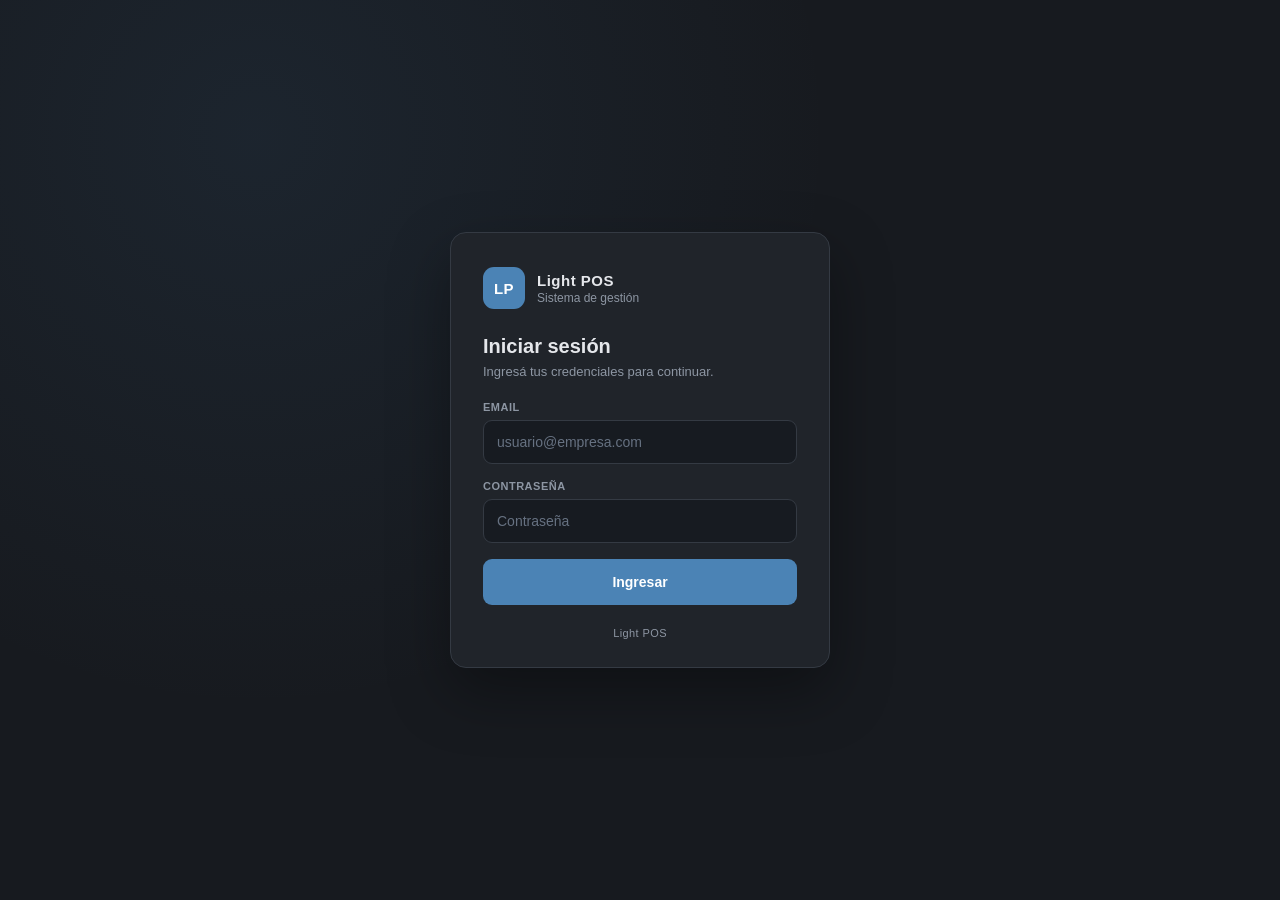
==== index.html @ d70424bf "Frontend LightPOS" ====
<!DOCTYPE html>
<html lang="es">
<head>
    <meta charset="UTF-8">
    <meta name="viewport" content="width=device-width, initial-scale=1.0">

    <title>Light POS</title>

    <!-- Variables, sidebar y estilos base ya viven en ventas.css -->
    <link rel="stylesheet" href="pages/ventas/ventas.css">
    <link rel="stylesheet" href="pages/configuracion/configuracion.css">
    <link rel="stylesheet" href="pages/clientes/clientes.css">
    <link rel="stylesheet" href="pages/productos/productos.css">
    <link rel="stylesheet" href="pages/kds/kds.css">
    <link rel="stylesheet" href="pages/cajas/cajas.css">
    <link rel="stylesheet" href="css/shell.css">
</head>

<body>

    <div class="app">

        <!-- =================================================
             SIDEBAR
        ================================================== -->

        <aside class="sidebar" id="sidebar">

            <div class="brand">

                <div class="brand-logo">
                    L
                </div>

                <div class="brand-text">
                    <strong>LIGHT POS</strong>
                    <span>Sistema de gestión</span>
                </div>

            </div>

            <button
                class="sidebar-toggle"
                id="sidebarToggle"
                title="Mostrar / ocultar menú"
            >
                ☰
            </button>

            <!-- Se arma dinámicamente desde js/app.js.
                 El botón de cerrar sesión se agrega al final,
                 como último ítem de la lista. -->
            <nav class="menu" id="mainMenu"></nav>

            <div class="connection-status">

                <span class="status-dot"></span>

                <span id="connectionLabel">
                    POS conectado
                </span>

            </div>

        </aside>


        <!-- =================================================
             CONTENIDO PRINCIPAL — sin topbar, la vista
             activa ocupa todo el alto disponible
        ================================================== -->

        <main class="main">

            <div class="view-root" id="viewRoot">
                <div class="view-loading">Cargando…</div>
            </div>

        </main>

    </div>

    <!-- Botón flotante, solo visible en mobile, para abrir/cerrar
         la sidebar sin robarle espacio al layout -->
    <button
        class="btn-menu-floating"
        id="btnMenuMobile"
        title="Menú"
    >
        ☰
    </button>

    <div class="toast" id="toast"></div>

    <script src="config.js"></script>
    <script src="js/app.js"></script>

</body>
</html>
---- pages/ventas/ventas.css ----
/* =========================================================
   RESET / VARIABLES
========================================================= */

* {
    box-sizing: border-box;
}

:root {
    --background: #171a1f;
    --panel: #20242a;
    --panel-light: #252a31;
    --panel-soft: #252a31;
    --panel-hover: #2b3038;

    --border: #343a43;
    --border-light: #3d444e;

    --input: #171b21;

    --text: #e5e7eb;
    --text-soft: #c4c9d1;
    --muted: #8d96a3;

    --primary: #4b83b5;
    --primary-dark: #3e719d;
    --primary-soft: #293b4d;

    --success: #4d9a72;
    --success-soft: #263c32;

    --danger: #b96565;
    --danger-soft: #402c2c;

    --sidebar: #111419;
    --sidebar-hover: #1d2229;
    --sidebar-muted: #858e9b;

    --shadow:
        0 8px 25px rgba(0, 0, 0, .22);
}


/* =========================================================
   BASE
========================================================= */

html,
body {
    width: 100%;
    height: 100%;
    margin: 0;
    overflow: hidden;

    font-family:
        Inter,
        "Segoe UI",
        Arial,
        sans-serif;

    background: var(--background);
    color: var(--text);
}

button,
input {
    font: inherit;
}

button {
    cursor: pointer;
}


/* =========================================================
   APP
========================================================= */

.app {
    display: flex;

    width: 100vw;
    height: 100vh;
}


/* =========================================================
   SIDEBAR
========================================================= */

.sidebar {
    position: relative;

    width: 238px;
    min-width: 238px;
    height: 100vh;

    padding: 22px 14px;

    background: var(--sidebar);
    color: white;

    border-right: 1px solid #1a2028;

    transition:
        width .22s ease,
        min-width .22s ease;

    z-index: 10;
}

.sidebar.collapsed {
    width: 72px;
    min-width: 72px;
}


/* =========================================================
   BRAND
========================================================= */

.brand {
    display: flex;
    align-items: center;
    gap: 11px;

    padding:
        2px
        9px
        25px;
}

.brand-logo {
    width: 38px;
    height: 38px;

    display: grid;
    place-items: center;

    border-radius: 10px;

    background: var(--primary);
    color: white;

    font-size: 20px;
    font-weight: 800;
}

.brand-text {
    display: flex;
    flex-direction: column;
    gap: 2px;

    white-space: nowrap;
}

.brand-text strong {
    font-size: 14px;
    letter-spacing: .8px;
}

.brand-text span {
    font-size: 16px;
    color: var(--sidebar-muted);
}

.sidebar.collapsed .brand-text,
.sidebar.collapsed .menu-item b,
.sidebar.collapsed .connection-status span:not(.status-dot) {
    display: none;
}


/* =========================================================
   SIDEBAR TOGGLE
========================================================= */

.sidebar-toggle {
    position: absolute;

    top: 25px;
    right: -14px;

    width: 29px;
    height: 29px;

    border: 1px solid var(--border-light);
    border-radius: 50%;

    background: var(--panel);
    color: var(--text);

    box-shadow: var(--shadow);

    z-index: 20;

    transition: .15s;
}

.sidebar-toggle:hover {
    background: var(--panel-hover);
    border-color: var(--primary);
    color: var(--primary);
}


/* =========================================================
   MENU
========================================================= */

.menu {
    display: flex;
    flex-direction: column;
    gap: 6px;
}

.menu-item {
    height: 45px;

    display: flex;
    align-items: center;
    gap: 13px;

    padding: 0 12px;

    border-radius: 9px;

    color: var(--sidebar-muted);

    text-decoration: none;
    white-space: nowrap;

    transition: .15s;
}

.menu-item:hover,
.menu-item.active {
    background: rgba(255, 255, 255, .07);
    color: white;
}

.menu-item.active {
    box-shadow:
        inset 3px 0 0 var(--primary);
}

.menu-item span {
    width: 23px;

    text-align: center;

    font-size: 17px;
}

.menu-item b {
    font-size: 18px;
    font-weight: 600;
}


/* =========================================================
   CONNECTION STATUS
========================================================= */

.connection-status {
    position: absolute;

    left: 25px;
    right: 20px;
    bottom: 22px;

    display: flex;
    align-items: center;
    gap: 8px;

    color: var(--sidebar-muted);

    font-size: 11px;
}

.status-dot {
    width: 8px;
    height: 8px;

    flex: 0 0 8px;

    border-radius: 50%;

    background: var(--success);

    box-shadow:
        0 0 8px rgba(34, 197, 94, .35);
}


/* =========================================================
   MAIN
========================================================= */

.main {
    flex: 1;

    min-width: 0;
    height: 100vh;

    display: flex;
    flex-direction: column;
}


/* =========================================================
   WORKSPACE
========================================================= */

.workspace {
    flex: 1;

    min-height: 0;

    padding: 14px;

    display: grid;

    grid-template-columns: 30fr 35fr 35fr;

    grid-template-rows:
        minmax(205px, 52%)
        minmax(0, 70%);

    gap: 12px;
}

/* =========================================================
   PANELS
========================================================= */

.panel {
    min-width: 0;
    min-height: 0;

    display: flex;
    flex-direction: column;

    overflow: hidden;

    background: var(--panel);

    border: 1px solid var(--border);
    border-radius: 12px;

    box-shadow: var(--shadow);
}

.client-panel {
    grid-column: 1;
    grid-row: 1;
}

.orders-panel {
    grid-column: 2 / 4;
    grid-row: 1;
}

.products-panel {
    grid-column: 1;
    grid-row: 2;
}

.cart-panel {
    grid-column: 2;
    grid-row: 2;
}

.payment-panel {
    grid-column: 3;
    grid-row: 2;
}


/* =========================================================
   PANEL HEADER
========================================================= */

.panel-header {
    min-height: 62px;

    padding: 13px 15px;

    display: flex;
    align-items: center;
    justify-content: space-between;

    border-bottom: 1px solid var(--border);
}

.panel-header h2 {
    margin: 3px 0 0;

    color: var(--text);

    font-size: 15px;
}

.eyebrow {
    color: var(--muted);

    font-size: 14px;
    font-weight: 800;

    letter-spacing: 1px;
}


/* =========================================================
   PEDIDOS HEADER
========================================================= */

.orders-header {
    position: relative;

    display: grid;

    grid-template-columns:
        1fr
        auto
        1fr;

    align-items: center;
}

.orders-title {
    justify-self: start;
}

.orders-actions {
    display: flex;
    align-items: center;
    justify-content: center;

    gap: 6px;
}

.orders-header .counter {
    justify-self: end;
}


/* =========================================================
   BOTONES PEDIDOS
========================================================= */

.order-action {
    height: 31px;

    display: flex;
    align-items: center;
    justify-content: center;

    gap: 5px;

    padding: 0 9px;

    border: 1px solid var(--border-light);
    border-radius: 7px;

    background: var(--panel-soft);
    color: var(--muted);

    font-size: 11px;
    font-weight: 700;

    transition: .15s;
}

.order-action:hover {
    background: var(--panel-hover);
    border-color: var(--primary);
    color: var(--text);
}

.order-action.danger:hover {
    border-color: rgba(185, 101, 101, .6);
    background: var(--danger-soft);
    color: var(--danger);
}

.counter {
    min-width: 25px;
    height: 25px;

    display: grid;
    place-items: center;

    border-radius: 50%;

    background: rgba(59, 130, 246, .13);

    color: var(--primary);

    font-size: 12px;
    font-weight: 800;
}

/* ============================================================
   PEDIDOS ACTIVOS
============================================================ */

.ventas-activos {

    min-height: 0;

    overflow: hidden;
}

.ventas-activos-header {

    min-height: 58px;

    display: flex;

    align-items: center;

    justify-content: space-between;

    padding: 10px 12px;

    border-bottom:
        1px solid var(--border);
}

.ventas-header-actions {

    display: flex;

    align-items: center;

    gap: 8px;
}

.pedidos-activos {
    flex: 1;
    min-height: 0;
    padding: 8px;
    overflow-y: auto;
    overflow-x: hidden;
}

.pedido-activo-card {
    min-height: 42px;
    display: grid;
    grid-template-columns: minmax(0, 1fr) auto;
    align-items: center;
    gap: 15px;
    width: 100%;
    padding: 8px 10px;
    margin-bottom: 6px;
    background: var(--panel-soft);
    border: 1px solid var(--border);
    border-radius: 6px;
    color: var(--text);
    cursor: pointer;
    transition:
        background .15s ease,
        border-color .15s ease,
        box-shadow .15s ease;
}

.pedido-activo-card:hover {
    background: var(--panel-hover);
    border-color: var(--border-light);
}

.pedido-activo-card.selected {
    box-shadow:
        0 0 0 2px var(--primary);
}

.pedido-activo-info {
    min-width: 0;
    display: flex;
    align-items: center;
    gap: 7px;
    white-space: nowrap;
    overflow: hidden;
}

.pedido-activo-id {
    flex-shrink: 0;
    font-size: 14px;
    font-weight: 800;
}

.pedido-activo-separador {
    flex-shrink: 0;
    opacity: .5;
}

.pedido-activo-estado {
    display: flex;
    align-items: center;
    justify-content: flex-end;
    gap: 8px;
    min-width: 0;
    flex-shrink: 0;
}

.pedido-estado-texto {
    font-size: 11px;
    font-weight: 700;
    white-space: nowrap;
}

.btn-listo-pedido {
    min-height: 30px;
    padding: 5px 13px;
    border: 0;
    border-radius: 6px;
    background: var(--primary);
    color: white;
    white-space: nowrap;
}
.pedidos-vacio {

    min-height: 65px;

    display: flex;

    align-items: center;

    justify-content: center;

    gap: 8px;

    color: var(--text-secondary);

    font-size: 12px;
}


/* ============================================================
   PARTE INFERIOR
============================================================ */

.ventas-bottom {

    min-height: 0;

    display: grid;

    grid-template-columns:
        minmax(0, 1fr)
        280px;

    gap: 10px;
}

.venta-detalle {

    min-width: 0;

    min-height: 0;

    display: flex;

    flex-direction: column;

    overflow: hidden;
}

.venta-detalle .ventas-panel-header {
    flex-shrink: 0;
}

.productos-pedido {

    flex: 1;

    min-height: 0;

    overflow-y: auto;

    padding: 8px 10px;
}


/* ============================================================
   PRODUCTOS DEL PEDIDO
============================================================ */

.detalle-productos-lista {

    display: flex;

    flex-direction: column;
}

.detalle-producto {

    display: grid;

    grid-template-columns:
        55px
        minmax(0, 1fr)
        100px;

    align-items: center;

    min-height: 43px;

    padding: 7px 8px;

    border-bottom:
        1px solid var(--border);
}

.detalle-producto-cantidad {
    font-weight: 700;
}

.detalle-producto-nombre {

    min-width: 0;

    overflow: hidden;

    text-overflow: ellipsis;

    white-space: nowrap;
}

.detalle-producto strong:last-child {
    text-align: right;
}


/* ============================================================
   ACCIONES
============================================================ */

.detalle-pedido-acciones {

    display: flex;

    align-items: center;

    justify-content: space-between;

    gap: 8px;

    padding: 8px;

    border-top:
        1px solid var(--border);

    flex-shrink: 0;
}

.detalle-acciones-izquierda {

    display: flex;

    align-items: center;

    gap: 8px;
}

.btn-lupa {

    width: 44px;

    min-width: 44px;

    padding: 0;

    font-size: 18px;
}


/* ============================================================
   COBRO
============================================================ */

.cobro-panel {

    min-width: 0;

    min-height: 0;

    overflow: hidden;
}

.cobro-header {

    padding: 12px;

    font-size: 18px;

    font-weight: 700;

    border-bottom:
        1px solid var(--border);
}

.cobro-body {

    padding: 10px;

    display: flex;

    flex-direction: column;

    height: calc(100% - 51px);

    overflow-y: auto;
}

.cobro-metodos {

    display: grid;

    grid-template-columns:
        1fr 1fr;

    gap: 7px;
}

.cobro-metodo {

    min-height: 42px;

    border:
        1px solid transparent;

    border-radius: 5px;

    background: var(--surface);

    color: var(--text);

    cursor: pointer;

    display: flex;

    align-items: center;

    justify-content: center;

    gap: 6px;

    font-size: 11px;
}

.cobro-metodo:hover {
    filter: brightness(1.08);
}

.cobro-metodo.active {

    background: var(--primary);

    color: white;

    border-color: var(--primary);
}

.cobro-separador {

    height: 1px;

    background: var(--border);

    margin: 12px 0;
}

.cobro-linea {

    display: flex;

    justify-content: space-between;

    align-items: center;

    padding: 5px 2px;

    font-size: 12px;
}

.cobro-total {

    display: flex;

    justify-content: space-between;

    align-items: center;

    padding: 12px 2px;

    margin-top: 5px;

    font-size: 19px;

    font-weight: 700;
}

.cobro-total strong {
    font-size: 24px;
}


/* ============================================================
   MODAL DETALLE
============================================================ */

.detalle-modal {

    width: min(760px, 95vw);

    max-height: 85vh;

    display: flex;

    flex-direction: column;

    background: var(--surface);

    border-radius: 8px;

    overflow: hidden;
}

.detalle-modal-header {

    display: flex;

    align-items: center;

    justify-content: space-between;

    padding: 14px;

    border-bottom:
        1px solid var(--border);
}

.detalle-modal-titulo {

    font-size: 20px;

    font-weight: 700;
}

.detalle-modal-subtitulo {

    margin-top: 3px;

    color: var(--text-secondary);

    font-size: 12px;
}

.detalle-modal-info {

    display: grid;

    grid-template-columns:
        repeat(3, 1fr);

    gap: 8px;

    padding: 12px;

    border-bottom:
        1px solid var(--border);
}

.detalle-modal-info > div {

    display: flex;

    flex-direction: column;

    gap: 3px;

    padding: 7px;

    background: var(--background);

    border-radius: 5px;
}

.detalle-modal-info span {

    color: var(--text-secondary);

    font-size: 10px;

    text-transform: uppercase;
}

.detalle-modal-info strong {
    font-size: 12px;
}

.detalle-modal-seccion {

    min-height: 0;

    overflow-y: auto;

    padding: 12px;
}

.detalle-modal-seccion-titulo {

    margin-bottom: 8px;

    font-size: 12px;

    font-weight: 700;
}

.detalle-modal-item {

    display: flex;

    justify-content: space-between;

    align-items: center;

    padding: 9px 5px;

    border-bottom:
        1px solid var(--border);
}

.detalle-modal-item > div {

    display: flex;

    gap: 10px;

    align-items: center;
}

.detalle-modal-footer {

    display: flex;

    justify-content: space-between;

    align-items: center;

    padding: 14px;

    border-top:
        1px solid var(--border);

    font-size: 20px;
}


/* ============================================================
   RESPONSIVE
============================================================ */

@media (max-width: 1200px) {

    .dashboard-grid {

        grid-template-columns:
            repeat(2, minmax(0, 1fr));
    }

    .topbar-right {
        gap: 8px;
    }

    .selector-contexto select {
        min-width: 105px;
    }
}


/* ============================================================
   TABLET
============================================================ */

@media (max-width: 900px) {

    .sidebar {

        position: fixed;

        left: 0;
        top: 0;

        transform:
            translateX(-100%);

        box-shadow:
            8px 0 25px
            rgba(0, 0, 0, 0.15);
    }

    .sidebar.open {

        transform:
            translateX(0);
    }

    .btn-menu {

        display: flex;
    }

    .topbar-right {
        display: none;
    }

    .page-content {
        padding: 18px;
    }


    .ventas-layout {

        display: grid;

        grid-template-columns:
            300px minmax(0, 1fr);

        gap: 10px;

        height: 100%;

        min-height: 0;

        overflow: hidden;
    }

    .ventas-clientes {
        max-height: 420px;
    }

    .ventas-workspace {

        grid-template-rows:
            auto
            auto;
    }

    .ventas-bottom {
        grid-template-columns: 1fr;
    }

    .cobro-panel {
        min-height: 300px;
    }
}


/* ============================================================
   MOBILE
============================================================ */

@media (max-width: 600px) {

    body {
        overflow: auto;
    }

    .topbar {

        height: 64px;

        min-height: 64px;

        padding: 0 14px;
    }

    .topbar-left h1 {
        font-size: 17px;
    }

    .topbar-left > div > span {
        display: none;
    }

    .page-content {
        padding: 14px;
    }

    .dashboard-grid {
        grid-template-columns: 1fr;
    }

    .card-header {
        padding: 14px;
    }

    .card-body {
        padding: 14px;
    }

    .notificaciones {

        left: 14px;
        right: 14px;
        bottom: 14px;
    }

    .notificacion {

        min-width: 0;

        width: 100%;
    }

    .pedido-activo-card {

        align-items: flex-start;

        flex-direction: column;
    }

    .pedido-activo-info {

        white-space: normal;

        flex-wrap: wrap;
    }

    .pedido-activo-estado {

        width: 100%;

        justify-content: space-between;
    }

    .detalle-pedido-acciones {
        flex-wrap: wrap;
    }

    .detalle-acciones-izquierda {
        width: 100%;
    }

    .btn-lupa {
        margin-left: auto;
    }

    .detalle-modal-info {
        grid-template-columns: 1fr 1fr;
    }
}


/* ============================================================
   OVERLAY MOBILE
============================================================ */

@media (max-width: 900px) {

    .sidebar.open::after {

        content: "";

        position: fixed;

        top: 0;

        left: 250px;

        right: -100vw;

        bottom: 0;

        background:
            rgba(0, 0, 0, 0.35);

        z-index: -1;
    }
}
/* =========================================================
   PEDIDOS VACÍOS
========================================================= */

.empty-orders {
    flex: 1;

    min-height: 120px;

    display: flex;
    flex-direction: column;

    align-items: center;
    justify-content: center;

    gap: 5px;

    color: var(--muted);

    text-align: center;
}

.empty-orders-icon {
    font-size: 28px;

    margin-bottom: 4px;
}

.empty-orders strong {
    color: var(--text);
}


/* =========================================================
   CLIENTE
========================================================= */

.client-card {
    display: flex;
    flex-direction: column;

    gap: 8px;

    padding: 12px;
}

.client-selected-row {
    display: grid;

    grid-template-columns:
        38px
        1fr;

    align-items: center;

    gap: 10px;

    min-height: 48px;
}

.client-avatar {
    width: 38px;
    height: 38px;

    display: flex;
    align-items: center;
    justify-content: center;

    border-radius: 50%;

    background: rgba(59, 130, 246, .12);

    color: var(--primary);

    font-weight: 800;
}

.client-info {
    min-width: 0;
}

.client-info strong {
    display: block;

    color: var(--text);

    font-size: 14px;
}

.client-info span {
    display: block;

    margin-top: 2px;

    color: var(--muted);

    font-size: 11px;
}


/* =========================================================
   BUSCADOR CLIENTE
========================================================= */

.client-search-row {
    display: grid;

    grid-template-columns:
        20%
        80%;

    gap: 6px;
}

.client-search-row select,
.client-search-row input {
    width: 100%;
    height: 36px;

    border: 1px solid var(--border);
    border-radius: 7px;

    background: var(--input);
    color: var(--text);

    outline: none;

    font-size: 12px;
}

.client-search-row select {
    padding: 0 7px;
}

.client-search-row input {
    padding: 0 10px;
}

.client-search-row select:focus,
.client-search-row input:focus {
    border-color: var(--primary);

    box-shadow:
        0 0 0 2px rgba(59, 130, 246, .10);
}


/* =========================================================
   CLIENTE BUSCAR
========================================================= */

.client-search-button {
    width: 100%;
    height: 34px;

    border: 1px solid var(--border);
    border-radius: 7px;

    background: var(--panel-soft);
    color: var(--text);

    font-size: 11px;
    font-weight: 800;

    cursor: pointer;

    transition: .15s;
}

.client-search-button:hover {
    border-color: var(--primary);

    background: rgba(59, 130, 246, .08);
}


/* =========================================================
   MOSTRADOR
========================================================= */

.client-counter {
    display: flex;
    align-items: center;

    justify-content: flex-start;

    gap: 7px;

    width: 100%;
    min-height: 30px;

    color: var(--muted);

    font-size: 12px;
    font-weight: 700;

    cursor: pointer;
}

.client-counter input {
    width: 15px;
    height: 15px;

    margin: 0;
}


/* =========================================================
   DIRECCIONES
========================================================= */

.client-address {
    display: grid;

    grid-template-columns:
        90px
        1fr;

    align-items: center;

    min-height: 30px;

    padding: 0 8px;

    border: 1px solid var(--border);
    border-radius: 6px;

    background: var(--panel-soft);
}

.client-address span {
    color: var(--muted);

    font-size: 10px;
    font-weight: 700;
}

.client-address strong {
    overflow: hidden;

    text-overflow: ellipsis;
    white-space: nowrap;

    color: var(--text);

    font-size: 11px;
}


/* =========================================================
   EDITAR CLIENTE
========================================================= */

.client-edit-button {
    width: 100%;
    height: 32px;

    border: 1px solid var(--border);
    border-radius: 7px;

    background: transparent;
    color: var(--muted);

    font-size: 11px;
    font-weight: 700;

    cursor: pointer;
}

.client-edit-button:hover {
    border-color: var(--primary);

    color: var(--primary);

    background: rgba(59, 130, 246, .06);
}


/* =========================================================
   MODAL CLIENTES
========================================================= */

.client-selector {
    position: fixed;
    inset: 0;

    z-index: 9999;

    display: flex;
    align-items: center;
    justify-content: center;

    background: rgba(0, 0, 0, .58);
}

.client-selector-box {
    width: min(520px, calc(100% - 30px));
    max-height: 70vh;

    overflow: hidden;

    display: flex;
    flex-direction: column;

    border: 1px solid var(--border);
    border-radius: 10px;

    background: var(--panel);

    box-shadow:
        0 18px 50px rgba(0, 0, 0, .25);
}

.client-selector-header {
    display: flex;
    align-items: center;
    justify-content: space-between;

    padding: 13px;

    border-bottom: 1px solid var(--border);
}

.client-selector-header h3 {
    margin: 3px 0 0;

    color: var(--text);

    font-size: 16px;
}

.client-selector-header button {
    width: 30px;
    height: 30px;

    border: 0;
    border-radius: 6px;

    background: var(--panel-soft);
    color: var(--muted);

    cursor: pointer;
}

.clients-list {
    overflow-y: auto;

    padding: 8px;
}

.client-option {
    width: 100%;

    display: flex;
    align-items: center;
    justify-content: space-between;

    gap: 12px;

    padding: 10px;

    border: 1px solid transparent;
    border-radius: 7px;

    background: transparent;
    color: var(--text);

    text-align: left;

    cursor: pointer;
}

.client-option:hover {
    border-color: var(--border);

    background: var(--panel-soft);
}

.client-option strong {
    display: block;

    font-size: 12px;
}

.client-option span {
    display: block;

    margin-top: 3px;

    color: var(--muted);

    font-size: 10px;
}

.client-option > span {
    margin: 0;

    color: var(--primary);

    font-weight: 700;
}


/* =========================================================
   PRODUCTOS
========================================================= */

.products-header {
    min-height: 72px;
}

.search {
    width: 47%;
    height: 34px;

    display: flex;
    align-items: center;

    gap: 6px;

    padding: 0 9px;

    border: 1px solid var(--border);
    border-radius: 8px;

    background: var(--input);
}

.search span {
    color: var(--muted);

    font-size: 13px;
}

.search input {
    width: 100%;

    border: 0;
    outline: 0;

    background: transparent;
    color: var(--text);

    font-size: 14px;
}

.search input::placeholder {
    color: #667181;
}


/* =========================================================
   CATEGORÍAS
========================================================= */

.categories {
    display: flex;

    gap: 7px;

    padding: 10px 12px;

    overflow-x: auto;

    flex-shrink: 0;

    border-bottom: 1px solid var(--border);

    background: #0e1319;
}

.category-button {
    flex: 0 0 auto;

    border: 1px solid var(--border-light);
    border-radius: 7px;

    background: var(--panel-soft);
    color: var(--muted);

    padding: 7px 11px;

    font-size: 12px;
    font-weight: 700;

    white-space: nowrap;

    transition: .15s;
}

.category-button:hover {
    border-color: var(--primary);
    color: var(--text);
}

.category-button.active {
    background: var(--primary);
    border-color: var(--primary);

    color: white;
}


/* =========================================================
   PRODUCTOS LISTA
========================================================= */

.products-grid {
    min-height: 0;

    flex: 1;

    overflow-y: auto;
    overflow-x: hidden;

    display: flex;
    flex-direction: column;

    padding: 0;
}

.product-list-header {
    display: grid;

    grid-template-columns:
        80%
        20%;

    min-height: 34px;

    align-items: center;

    padding: 0 12px;

    border-bottom: 1px solid var(--border);

    background: #1b1f25;

    color: var(--muted);

    font-size: 11px;
    font-weight: 800;

    letter-spacing: .5px;
}

.product-card {
    min-height: 42px;

    display: grid;

    grid-template-columns:
        80%
        20%;

    align-items: center;

    padding: 0 12px;

    border: 0;
    border-bottom: 1px solid var(--border);

    border-radius: 0;

    background: transparent;

    cursor: pointer;

    transition: background .15s ease;
}

.product-card:hover {
    background: var(--panel-hover);
}

.product-name {
    min-width: 0;

    margin: 0;

    color: var(--text);

    font-size: 13px;
    font-weight: 700;

    white-space: nowrap;
    overflow: hidden;

    text-overflow: ellipsis;
}

.product-price {
    color: var(--text);

    font-size: 13px;
    font-weight: 800;

    text-align: left;
}

.product-category,
.add-product {
    display: none;
}

.product-bottom {
    display: contents;
}


/* =========================================================
   CART
========================================================= */

.cart-list {
    flex: 1;

    min-height: 0;

    overflow: auto;

    padding: 8px 12px;
}

.empty-cart {
    height: 100%;

    display: grid;
    place-items: center;

    text-align: center;

    color: var(--muted);

    font-size: 14px;

    padding: 20px;
}

.cart-item {
    padding: 10px 2px;

    display: grid;

    grid-template-columns:
        1fr
        auto;

    gap: 8px;

    border-bottom: 1px solid var(--border);
}

.cart-name {
    color: var(--text);

    font-size: 11px;
    font-weight: 800;
}

.cart-price {
    margin-top: 4px;

    color: var(--muted);

    font-size: 14px;
}

.quantity {
    display: flex;
    align-items: center;

    gap: 6px;

    margin-top: 7px;
}

.quantity button {
    width: 22px;
    height: 22px;

    border: 1px solid var(--border-light);
    border-radius: 5px;

    background: var(--panel-soft);
    color: var(--text);
}

.quantity button:hover {
    border-color: var(--primary);
    color: var(--primary);
}

.quantity span {
    min-width: 14px;

    text-align: center;

    font-size: 10px;
    font-weight: 700;
}

.cart-item-total {
    color: var(--text);

    font-size: 11px;
    font-weight: 800;
}


/* =========================================================
   CART SUMMARY
========================================================= */

.cart-summary {
    padding: 12px 14px;

    border-top: 1px solid var(--border);
}

.cart-summary > div {
    display: flex;
    justify-content: space-between;

    margin: 5px 0;

    color: var(--muted);

    font-size: 10px;
}

.cart-summary strong {
    color: var(--text);
}

.cart-total {
    margin-top: 10px !important;

    padding-top: 10px;

    border-top: 1px dashed var(--border-light);

    color: var(--text) !important;

    font-size: 13px !important;
    font-weight: 800;
}


/* =========================================================
   PAYMENT
========================================================= */

.payment-panel {
    min-height: 0;
}

.payment-total {
    margin: 12px;

    padding: 11px 13px;

    border-radius: 9px;

    background: rgba(59, 130, 246, .08);

    border: 1px solid rgba(59, 130, 246, .22);
}

.payment-total span {
    display: block;

    color: var(--muted);

    font-size: 11px;
    font-weight: 700;

    text-transform: uppercase;

    letter-spacing: .5px;
}

.payment-total strong {
    display: block;

    margin-top: 3px;

    color: var(--text);

    font-size: 22px;
    font-weight: 800;
}

.field-label {
    display: block;

    margin: 8px 13px 6px;

    color: var(--muted);

    font-size: 11px;
    font-weight: 800;

    text-transform: uppercase;

    letter-spacing: .4px;
}


/* =========================================================
   PAYMENT METHODS
========================================================= */

.payment-methods {
    display: grid;

    grid-template-columns:
        repeat(3, 1fr);

    gap: 6px;

    padding: 0 13px;
}

.payment-method {
    min-height: 36px;

    display: flex;
    align-items: center;
    justify-content: center;

    gap: 5px;

    border: 1px solid var(--border);
    border-radius: 7px;

    background: var(--panel-soft);
    color: var(--muted);

    font-size: 11px;
    font-weight: 700;

    transition: .15s;
}

.payment-method:hover {
    border-color: var(--border-light);
    color: var(--text);
}

.payment-method.active {
    border-color: var(--primary);

    background: rgba(59, 130, 246, .12);

    color: var(--primary);

    font-weight: 800;
}


/* =========================================================
   CASH
========================================================= */

.cash-section {
    margin-top: 8px;
}

.cash-section input {
    width: calc(100% - 26px);
    height: 34px;

    margin: 0 13px;

    padding: 0 10px;

    border: 1px solid var(--border);
    border-radius: 7px;

    outline: 0;

    background: var(--input);
    color: var(--text);

    font-size: 13px;
}

.cash-section input:focus {
    border-color: var(--primary);

    box-shadow:
        0 0 0 2px rgba(59, 130, 246, .12);
}


/* =========================================================
   CHANGE
========================================================= */

.change {
    display: flex;

    justify-content: space-between;
    align-items: center;

    padding: 2px 13px 0;

    color: var(--muted);

    font-size: 12px;
}

.change strong {
    color: var(--success);

    font-size: 14px;
}


/* =========================================================
   PAYMENT ACTIONS
========================================================= */

.payment-actions {
    display: flex;
    flex-direction: column;

    width: calc(100% - 26px);

    margin: 8px 13px 7px;
}

.charge-button {
    display: block;

    width: 100%;
    height: 38px;

    margin: 0;

    border: 0;
    border-radius: 7px;

    background: var(--primary);

    color: white;

    font-size: 11px;
    font-weight: 800;
}

.hold-button {
    display: block;

    width: 100%;
    height: 38px;

    margin: 12px 0 0;

    border: 1px solid var(--border);
    border-radius: 7px;

    background: var(--panel-soft);
    color: var(--muted);

    font-size: 11px;
    font-weight: 700;
}


/* =========================================================
   MODAL CLIENTE
========================================================= */

#clientFormModal {
    position: fixed;
    inset: 0;

    z-index: 999999;

    width: 100vw;
    height: 100vh;

    pointer-events: auto;
}

.client-form-overlay {
    position: fixed;
    inset: 0;

    width: 100%;
    height: 100%;

    display: flex;
    align-items: center;
    justify-content: center;

    padding: 20px;

    background: rgba(0, 0, 0, .65);

    backdrop-filter: blur(3px);

    z-index: 999999;
}

.client-form-box {
    width: 390px;
    max-width: calc(100vw - 40px);
    max-height: calc(100vh - 40px);

    display: flex;
    flex-direction: column;

    background: var(--panel);

    border: 1px solid var(--border);
    border-radius: 12px;

    box-shadow:
        0 25px 70px rgba(0, 0, 0, .50);

    overflow: hidden;

    position: relative;

    z-index: 1000000;
}

.client-form-header {
    display: flex;
    align-items: center;
    justify-content: space-between;

    padding: 14px 16px;

    border-bottom: 1px solid var(--border);
}

.client-form-header h3 {
    margin: 3px 0 0;

    color: var(--text);

    font-size: 16px;
    font-weight: 800;
}

.client-form-header .eyebrow {
    color: var(--muted);

    font-size: 10px;
    font-weight: 800;

    letter-spacing: 1px;
}

.client-form-header button {
    width: 30px;
    height: 30px;

    border: 1px solid var(--border);
    border-radius: 7px;

    background: var(--panel-soft);
    color: var(--muted);

    cursor: pointer;

    font-size: 16px;
}

.client-form-header button:hover {
    background: var(--panel-hover);

    border-color: var(--primary);

    color: var(--text);
}

.client-form-body {
    display: flex;
    flex-direction: column;

    gap: 6px;

    padding: 16px;

    overflow-y: auto;
}

.client-form-body label {
    margin-top: 5px;

    color: var(--muted);

    font-size: 10px;
    font-weight: 800;

    text-transform: uppercase;

    letter-spacing: .4px;
}

.client-form-body input,
.client-form-body textarea {
    width: 100%;

    box-sizing: border-box;

    border: 1px solid var(--border);
    border-radius: 7px;

    background: var(--input);
    color: var(--text);

    outline: none;

    font-size: 12px;
}

.client-form-body input {
    height: 36px;

    padding: 0 10px;
}

.client-form-body textarea {
    min-height: 70px;

    padding: 9px 10px;

    resize: vertical;

    font-family: inherit;
}

.client-form-body input:focus,
.client-form-body textarea:focus {
    border-color: var(--primary);

    box-shadow:
        0 0 0 2px rgba(59, 130, 246, .10);
}

.client-form-actions {
    display: flex;
    justify-content: flex-end;

    gap: 8px;

    padding: 13px 16px;

    border-top: 1px solid var(--border);
}

.client-form-actions button {
    height: 36px;

    padding: 0 14px;

    border-radius: 7px;

    font-size: 11px;
    font-weight: 800;

    cursor: pointer;
}

#cancelClientForm {
    border: 1px solid var(--border);

    background: var(--panel-soft);
    color: var(--muted);
}

#cancelClientForm:hover {
    background: var(--panel-hover);
    color: var(--text);
}

#saveClientForm {
    border: 1px solid var(--primary);

    background: var(--primary);
    color: white;
}

#saveClientForm:hover {
    background: var(--primary-dark);
}


/* =========================================================
   SCROLLBARS
========================================================= */

.products-grid::-webkit-scrollbar,
.cart-list::-webkit-scrollbar,
.pedidos-activos::-webkit-scrollbar,
.categories::-webkit-scrollbar {
    width: 6px;
    height: 6px;
}

.products-grid::-webkit-scrollbar-thumb,
.cart-list::-webkit-scrollbar-thumb,
.pedidos-activos::-webkit-scrollbar-thumb,
.categories::-webkit-scrollbar-thumb {
    background: #303945;
    border-radius: 10px;
}

.products-grid::-webkit-scrollbar-track,
.cart-list::-webkit-scrollbar-track,
.pedidos-activos::-webkit-scrollbar-track,
.categories::-webkit-scrollbar-track {
    background: transparent;
}


/* =========================================================
   TOAST
========================================================= */

.toast {
    position: fixed;

    right: 20px;
    bottom: 20px;

    padding: 11px 15px;

    border-radius: 8px;

    background: #e5e7eb;
    color: #111827;

    font-size: 11px;

    opacity: 0;

    transform: translateY(10px);

    pointer-events: none;

    transition: .2s;

    z-index: 100;
}

.toast.show {
    opacity: 1;

    transform: translateY(0);
}


/* =========================================================
   RESPONSIVE
========================================================= */

@media (max-width: 1050px) {

    .workspace {
        grid-template-columns:
            1fr
            1fr;

        grid-template-rows:
            180px
            1fr
            1fr;
    }

    .client-panel {
        grid-column: 1;
        grid-row: 1;
    }

    .orders-panel {
        grid-column: 2;
        grid-row: 1;
    }

    .products-panel {
        grid-column: 1;
        grid-row: 2 / 4;
    }

    .cart-panel {
        grid-column: 2;
        grid-row: 2;
    }

    .payment-panel {
        grid-column: 2;
        grid-row: 3;
    }
}


/* =========================================================
   PEDIDOS ACTIVOS — LISTA
========================================================= */

#ordersList {
    width: 100%;
    display: flex;
    flex-direction: column;
    gap: 6px;
}

/* =========================================================
   FILA DEL PEDIDO
========================================================= */

.order-row {
    width: 100%;
    min-width: 0;
    min-height: 52px;

    display: grid;

    grid-template-columns:
        45px
        minmax(150px, 1fr)
        100px
        100px
        60px
        minmax(230px, 1.4fr);

    align-items: center;

    padding: 6px 10px;

    box-sizing: border-box;

    border: 1px solid var(--border);
    border-radius: 8px;

    background: var(--panel-soft);

    transition:
        background .15s ease,
        border-color .15s ease,
        box-shadow .15s ease;
}

/* =========================================================
   COLUMNAS
========================================================= */

.order-col {
    min-width: 0;
    width: 100%;
}

/* =========================================================
   NÚMERO
========================================================= */

.order-number {
    font-size: 12px;
    font-weight: 800;
    white-space: nowrap;
}

/* =========================================================
   CLIENTE
========================================================= */

.order-client-name {
    display: block;

    font-size: 11px;
    line-height: 14px;
    font-weight: 700;

    white-space: nowrap;
    overflow: hidden;
    text-overflow: ellipsis;
}

.order-client-phone,
.order-client-address {
    display: block;

    margin-top: 1px;

    color: var(--muted);

    font-size: 9px;
    line-height: 11px;

    white-space: nowrap;
    overflow: hidden;
    text-overflow: ellipsis;
}

/* =========================================================
   TOTAL
========================================================= */

.order-total {
    font-size: 12px;
    font-weight: 800;
    white-space: nowrap;
}

/* =========================================================
   MEDIO DE PAGO
========================================================= */

.order-payment {
    font-size: 10px;
    white-space: nowrap;
    overflow: hidden;
    text-overflow: ellipsis;
}

/* =========================================================
   TIEMPO
========================================================= */

.order-time {
    font-size: 10px;
    white-space: nowrap;
}

/* =========================================================
   INFORMACIÓN DEL ESTADO
========================================================= */

.order-status-info {
    min-width: 0;
    display: flex;
    align-items: center;
    justify-content: flex-start;
    gap: 8px;
    overflow: hidden;
}
/* =========================================================
   ESTADO ACTUAL
========================================================= */

.order-status-badge {
    display: inline-flex;
    align-items: center;

    gap: 5px;

    font-size: 9px;
    font-weight: 800;

    white-space: nowrap;
}

/* =========================================================
   PUNTO DE ESTADO
========================================================= */

.order-status-badge .status-dot {
    width: 7px;
    height: 7px;

    flex: 0 0 7px;

    border-radius: 50%;
}

/* =========================================================
   TIPO DE ENTREGA
========================================================= */

.order-delivery-type {
    color: var(--muted);

    font-size: 8px;
    font-weight: 700;

    white-space: nowrap;
}

/* =========================================================
   ESTADOS — FONDO
========================================================= */

/* PREPARACIÓN — ROJO */

.order-row.estado-preparacion {
    background: rgba(185, 70, 70, .16);
    border-color: rgba(185, 70, 70, .45);
}

/* LISTO — NARANJA */

.order-row.estado-listo {
    background: rgba(230, 130, 45, .16);
    border-color: rgba(230, 130, 45, .45);
}

/* ENVIAR DELIVERY — AMARILLO */

.order-row.estado-enviar {
    background: rgba(225, 185, 45, .16);
    border-color: rgba(225, 185, 45, .45);
}

/* =========================================================
   ESTADOS — PUNTO
========================================================= */

/* ROJO */

.estado-preparacion .status-dot {
    background: #c75b5b;

    box-shadow:
        0 0 7px rgba(199, 91, 91, .45);
}

/* NARANJA */

.estado-listo .status-dot {
    background: #df8a35;

    box-shadow:
        0 0 7px rgba(223, 138, 53, .45);
}

/* AMARILLO */

.estado-enviar .status-dot {
    background: #e0bd3e;

    box-shadow:
        0 0 7px rgba(224, 189, 62, .45);
}

/* =========================================================
   BOTÓN — SIGUIENTE ESTADO
========================================================= */

.order-next-button {
    flex: 0 0 auto;
    height: 27px;
    min-width: 75px;
    padding: 0 10px;

    border: 1px solid var(--border-light);
    border-radius: 6px;

    background: rgba(0, 0, 0, .18);
    color: var(--text);

    font-size: 9px;
    font-weight: 800;

    white-space: nowrap;
    cursor: pointer;

    transition:
        background .15s ease,
        border-color .15s ease,
        transform .1s ease;
}

.order-next-button:hover {
    background: rgba(255, 255, 255, .08);
    border-color: var(--text-soft);
}

.order-next-button:active {
    transform: translateY(1px);
}

/* =========================================================
   RESPONSIVE
========================================================= */

@media (max-width: 1100px) {
    .order-row {
        grid-template-columns:
            40px
            minmax(130px, 1fr)
            90px
            90px
            55px
            minmax(210px, 1.4fr);
    }
}

@media (max-width: 760px) {

    .order-row {
        min-width: 700px;
    }

    #ordersList {
        overflow-x: auto;
    }

}
/* =========================================================
   COLUMNA DE ACCIÓN
========================================================= */

.order-action-col {
    width: 100%;
    min-width: 0;
    display: flex;
    align-items: center;
    justify-content: flex-start;
    gap: 8px;
}

/* ============================================================
   PEDIDOS ACTIVOS — SCROLL REAL
   ============================================================ */

.orders-panel {
    min-width: 0;
    min-height: 0;
    display: flex;
    flex-direction: column;
    overflow: hidden;
}

.orders-panel .panel-header {
    flex: 0 0 auto;
}

/* Contenedor de la lista */
#ordersList {
    flex: 1 1 auto;
    min-height: 0;
    min-width: 0;

    width: 100%;

    display: flex;
    flex-direction: column;
    gap: 6px;

    overflow-y: auto;
    overflow-x: hidden;

    padding: 8px;
    box-sizing: border-box;
}

/* Scroll */
#ordersList::-webkit-scrollbar {
    width: 7px;
}

#ordersList::-webkit-scrollbar-track {
    background: transparent;
}

#ordersList::-webkit-scrollbar-thumb {
    background: #303945;
    border-radius: 10px;
}

#ordersList::-webkit-scrollbar-thumb:hover {
    background: #46515f;
}

/* =========================================================
   MODAL CLIENTE
   ========================================================= */

.client-modal {
    position: fixed;
    inset: 0;

    display: flex;
    align-items: center;
    justify-content: center;

    padding: 24px;

    background: rgba(0, 0, 0, 0.62);

    backdrop-filter: blur(4px);
    -webkit-backdrop-filter: blur(4px);

    z-index: 9999;
}


/* =========================================================
   CAJA
   ========================================================= */

.client-modal-box {
    width: min(100%, 460px);

    background: var(--panel-bg, #171b21);

    border: 1px solid var(--border-color, #2b313a);

    border-radius: 16px;

    box-shadow:
        0 24px 60px rgba(0, 0, 0, 0.45);

    overflow: hidden;

    animation: clientModalIn 0.18s ease-out;
}


/* =========================================================
   ANIMACIÓN
   ========================================================= */

@keyframes clientModalIn {

    from {
        opacity: 0;
        transform: translateY(8px) scale(0.98);
    }

    to {
        opacity: 1;
        transform: translateY(0) scale(1);
    }
}


/* =========================================================
   HEADER
   ========================================================= */

.client-modal-header {

    display: flex;

    align-items: center;
    justify-content: space-between;

    padding: 20px 22px;

    border-bottom: 1px solid
        var(--border-color, #2b313a);
}


.client-modal-header h3 {

    margin: 0;

    font-size: 18px;

    font-weight: 700;

    color: var(--text-primary, #f4f6f8);

    letter-spacing: -0.01em;
}


/* =========================================================
   CERRAR
   ========================================================= */

.client-modal-close {

    width: 34px;
    height: 34px;

    display: flex;

    align-items: center;
    justify-content: center;

    padding: 0;

    border: 1px solid
        var(--border-color, #2b313a);

    border-radius: 9px;

    background:
        var(--input-bg, #20252c);

    color:
        var(--text-secondary, #9aa3af);

    font-size: 16px;

    cursor: pointer;

    transition:
        background 0.15s ease,
        color 0.15s ease,
        border-color 0.15s ease;
}


.client-modal-close:hover {

    background:
        var(--panel-hover, #292f38);

    color:
        var(--text-primary, #ffffff);

    border-color:
        var(--border-hover, #3a424e);
}


/* =========================================================
   FORMULARIO
   ========================================================= */

.client-form {

    display: flex;

    flex-direction: column;

    gap: 18px;

    padding: 22px;
}


/* =========================================================
   CAMPO
   ========================================================= */

.client-form-field {

    display: flex;

    flex-direction: column;

    gap: 7px;
}


.client-form-field label {

    font-size: 12px;

    font-weight: 700;

    color:
        var(--text-secondary, #a8b0bb);

    text-transform: uppercase;

    letter-spacing: 0.04em;
}


/* =========================================================
   INPUTS
   ========================================================= */

.client-form-field input {

    width: 100%;

    box-sizing: border-box;

    height: 46px;

    padding: 0 13px;

    border: 1px solid
        var(--border-color, #2b313a);

    border-radius: 10px;

    background:
        var(--input-bg, #20252c);

    color:
        var(--text-primary, #f4f6f8);

    font-family: inherit;

    font-size: 14px;

    outline: none;

    transition:
        border-color 0.15s ease,
        box-shadow 0.15s ease,
        background 0.15s ease;
}


.client-form-field input::placeholder {

    color:
        var(--text-muted, #697381);
}


.client-form-field input:hover {

    border-color:
        var(--border-hover, #3a424e);
}


.client-form-field input:focus {

    border-color:
        var(--accent-color, #4f8cff);

    background:
        var(--input-focus-bg, #222831);

    box-shadow:
        0 0 0 3px
        color-mix(
            in srgb,
            var(--accent-color, #4f8cff) 15%,
            transparent
        );
}


/* =========================================================
   ACCIONES
   ========================================================= */

.client-modal-actions {

    display: flex;

    align-items: center;
    justify-content: flex-end;

    gap: 10px;

    padding: 18px 22px 22px;

    border-top: 1px solid
        var(--border-color, #2b313a);
}


/* =========================================================
   BOTÓN CANCELAR
   ========================================================= */

.client-modal-cancel {

    height: 42px;

    padding: 0 17px;

    border: 1px solid
        var(--border-color, #2b313a);

    border-radius: 9px;

    background:
        var(--input-bg, #20252c);

    color:
        var(--text-secondary, #a8b0bb);

    font-family: inherit;

    font-size: 13px;

    font-weight: 600;

    cursor: pointer;

    transition:
        background 0.15s ease,
        color 0.15s ease,
        border-color 0.15s ease;
}


.client-modal-cancel:hover {

    background:
        var(--panel-hover, #292f38);

    color:
        var(--text-primary, #ffffff);

    border-color:
        var(--border-hover, #3a424e);
}


/* =========================================================
   BOTÓN GUARDAR
   ========================================================= */

.client-modal-save {

    height: 42px;

    padding: 0 20px;

    border: 1px solid
        var(--accent-color, #4f8cff);

    border-radius: 9px;

    background:
        var(--accent-color, #4f8cff);

    color: #ffffff;

    font-family: inherit;

    font-size: 13px;

    font-weight: 700;

    cursor: pointer;

    transition:
        transform 0.12s ease,
        filter 0.15s ease,
        box-shadow 0.15s ease;
}


.client-modal-save:hover {

    filter: brightness(1.08);

    box-shadow:
        0 6px 18px
        rgba(79, 140, 255, 0.20);
}


.client-modal-save:active {

    transform: translateY(1px);
}


/* =========================================================
   RESPONSIVE
   ========================================================= */

@media (max-width: 520px) {

    .client-modal {

        padding: 14px;
    }


    .client-modal-box {

        border-radius: 14px;
    }


    .client-modal-header {

        padding: 18px;
    }


    .client-form {

        padding: 18px;
    }


    .client-modal-actions {

        padding:
            16px 18px 18px;

        flex-direction: column-reverse;

        align-items: stretch;
    }


    .client-modal-cancel,
    .client-modal-save {

        width: 100%;
    }
}


/* =========================================================
   MOBILE POS
   ========================================================= */

@media (max-width: 600px) {

    html,
    body {
        width: 100%;
        min-width: 0;
        height: auto;
        min-height: 100%;
        overflow-x: hidden;
        overflow-y: auto;
    }

    .app {
        width: 100%;
        min-height: 100vh;
        height: auto;
        display: block;
    }

    /* -----------------------------------------------------
       SIDEBAR
       ----------------------------------------------------- */

    .sidebar {
        position: fixed;
        top: 0;
        left: 0;
        width: 255px;
        min-width: 255px;
        height: 100vh;
        transform: translateX(-100%);
        transition: transform .22s ease;
        z-index: 10000;
    }

    .sidebar.open {
        transform: translateX(0);
    }

    .sidebar.collapsed {
        width: 255px;
        min-width: 255px;
    }

    .sidebar.collapsed .brand-text,
    .sidebar.collapsed .menu-item b,
    .sidebar.collapsed .connection-status span:not(.status-dot) {
        display: block;
    }

    .sidebar-toggle {
        right: -14px;
    }

    /* -----------------------------------------------------
       MAIN
       ----------------------------------------------------- */

    .main {
        width: 100%;
        min-width: 0;
        height: auto;
        min-height: 100vh;
        display: block;
    }

    /* -----------------------------------------------------
       WORKSPACE
       ----------------------------------------------------- */

    .workspace {
        width: 100%;
        height: auto;
        min-height: 0;

        display: flex;
        flex-direction: column;

        gap: 10px;
        padding: 10px;

        overflow: visible;
    }

    /* -----------------------------------------------------
       PANELES
       ----------------------------------------------------- */

    .panel {
        width: 100%;
        min-width: 0;
        min-height: 0;
        flex: 0 0 auto;
    }

    .client-panel,
    .orders-panel,
    .products-panel,
    .cart-panel,
    .payment-panel {
        grid-column: auto;
        grid-row: auto;
    }

    /* -----------------------------------------------------
       HEADERS
       ----------------------------------------------------- */

    .panel-header {
        min-height: 58px;
        padding: 12px 13px;
    }

    .panel-header h2 {
        font-size: 15px;
    }

    .eyebrow {
        font-size: 11px;
    }

    /* -----------------------------------------------------
       CLIENTE
       ----------------------------------------------------- */

    .client-card {
        padding: 12px;
        gap: 10px;
    }

    .client-selected-row {
        min-height: 52px;
        grid-template-columns: 42px minmax(0, 1fr);
    }

    .client-avatar {
        width: 42px;
        height: 42px;
        font-size: 15px;
    }

    .client-info strong {
        font-size: 14px;
    }

    .client-info span {
        font-size: 12px;
    }

    .client-search-row {
        grid-template-columns: 1fr;
        gap: 7px;
    }

    .client-search-row select,
    .client-search-row input {
        height: 42px;
        font-size: 13px;
    }

    .client-search-button {
        height: 40px;
        font-size: 12px;
    }

    .client-address {
        min-height: 38px;
        grid-template-columns: 80px minmax(0, 1fr);
    }

    .client-address span {
        font-size: 10px;
    }

    .client-address strong {
        font-size: 12px;
    }

    .client-edit-button {
        height: 40px;
        font-size: 12px;
    }

    /* -----------------------------------------------------
       PEDIDOS ACTIVOS
       ----------------------------------------------------- */

    .orders-panel {
        overflow: hidden;
    }

    .orders-header {
        display: flex;
        min-height: 58px;
        padding: 10px 12px;
    }

    .orders-title {
        min-width: 0;
    }

    .orders-title h2 {
        font-size: 14px;
    }

    .orders-actions {
        gap: 5px;
    }

    .order-action {
        height: 36px;
        min-width: 36px;
        padding: 0 8px;
        font-size: 10px;
    }

    .counter {
        min-width: 28px;
        height: 28px;
    }

    #ordersList {
        width: 100%;
        max-height: 430px;
        padding: 8px;
        gap: 8px;
        overflow-y: auto;
        overflow-x: hidden;
    }

    /* -----------------------------------------------------
       PEDIDO MOBILE
       ----------------------------------------------------- */

/* -----------------------------------------------------
   PEDIDO MOBILE — 3 COLUMNAS x 2 FILAS
   ----------------------------------------------------- */


   .order-row {
    width: 100%;
    min-width: 0;
    min-height: 0;

    display: grid;

    grid-template-columns:
        minmax(38px, auto)
        minmax(0, 1fr)
        auto;

    grid-template-rows:
        auto
        auto;

    grid-template-areas:
        "num    cliente  total"
        "pago   tiempo   estado";

    column-gap: 10px;
    row-gap: 9px;

    padding: 13px;

    border-radius: 10px;

    box-shadow: 0 2px 8px rgba(0, 0, 0, .18);

    transition:
        transform .12s ease,
        box-shadow .12s ease,
        border-color .12s ease;
}

    .order-row:active {
        transform: scale(.99);
    }

    .order-row.selected {
        box-shadow:
            0 0 0 2px var(--primary),
            0 4px 14px rgba(0, 0, 0, .25);
    }

    .order-number-col {
        grid-area: num;
        align-self: start;
    }

    .order-client-col {
        grid-area: cliente;
        min-width: 0;
    }

    .order-total-col {
        grid-area: total;
        justify-self: end;
        align-self: start;
    }

    .order-payment-col {
        grid-area: pago;
    }

    .order-time-col {
        grid-area: tiempo;
        justify-self: center;
    }

    .order-status-info {
        grid-area: estado;

        justify-self: end;

        display: flex;
        flex-direction: column;
        align-items: flex-end;

        gap: 6px;
    }

    .order-number {
        font-size: 14px;
        color: var(--primary);
    }

    .order-client-name {
        font-size: 13px;
        line-height: 16px;
        white-space: normal;
    }

    .order-client-phone,
    .order-client-address {
        font-size: 10px;
        line-height: 13px;
        white-space: normal;
    }

    .order-total {
        font-size: 14px;
    }

    .order-payment {
        font-size: 11px;
        color: var(--text-soft);
    }

    .order-time {
        font-size: 10px;
        color: var(--muted);
        font-weight: 700;
    }

    .order-status-badge {
        font-size: 10px;

        padding: 4px 8px;

        border-radius: 20px;

        background: rgba(255, 255, 255, .06);
    }

    .order-delivery-type {
        font-size: 9px;
        letter-spacing: .3px;
    }

    .order-next-button {
        min-width: 92px;
        height: 32px;
        padding: 0 12px;
        font-size: 10px;
        border-radius: 8px;
    }

    .order-next-button:active {
        transform: scale(.96);
    }

    /* -----------------------------------------------------
       PRODUCTOS
       ----------------------------------------------------- */

    .products-header {
        min-height: 62px;
        padding: 10px 12px;
        gap: 8px;
    }

    .search {
        width: 100%;
        height: 40px;
    }

    .search input {
        font-size: 14px;
    }

    .categories {
        padding: 9px 10px;
        gap: 6px;
    }

    .category-button {
        min-height: 36px;
        padding: 8px 12px;
        font-size: 12px;
    }

    .products-grid {
        max-height: 430px;
        overflow-y: auto;
    }

    .product-list-header {
        grid-template-columns: 72% 28%;
        min-height: 38px;
        padding: 0 12px;
        font-size: 10px;
    }

    .product-card {
        grid-template-columns: 72% 28%;
        min-height: 50px;
        padding: 0 12px;
    }

    .product-name {
        font-size: 14px;
        line-height: 18px;
    }

    .product-price {
        font-size: 13px;
    }

    /* -----------------------------------------------------
       CARRITO
       ----------------------------------------------------- */

    .cart-list {
        max-height: 380px;
        padding: 8px 12px;
    }

    .cart-item {
        padding: 12px 2px;
        grid-template-columns: minmax(0, 1fr) auto;
        gap: 10px;
    }

    .cart-name {
        font-size: 13px;
        line-height: 17px;
    }

    .cart-price {
        font-size: 12px;
    }

    .quantity {
        gap: 8px;
        margin-top: 8px;
    }

    .quantity button {
        width: 30px;
        height: 30px;
        font-size: 15px;
    }

    .quantity span {
        min-width: 18px;
        font-size: 12px;
    }

    .cart-item-total {
        font-size: 13px;
    }

    .cart-summary {
        padding: 13px;
    }

    .cart-summary > div {
        font-size: 12px;
        margin: 6px 0;
    }

    .cart-total {
        font-size: 15px !important;
    }

    /* -----------------------------------------------------
       COBRO
       ----------------------------------------------------- */

    .payment-panel {
        min-height: 0;
    }

    .payment-total {
        margin: 12px;
        padding: 13px;
    }

    .payment-total span {
        font-size: 11px;
    }

    .payment-total strong {
        font-size: 24px;
    }

    .field-label {
        margin: 10px 13px 7px;
        font-size: 11px;
    }

    .payment-methods {
        grid-template-columns: 1fr 1fr;
        gap: 7px;
        padding: 0 13px;
    }

    .payment-method {
        min-height: 44px;
        font-size: 12px;
    }

    .cash-section input {
        width: calc(100% - 26px);
        height: 42px;
        font-size: 14px;
    }

    .change {
        padding: 5px 13px 0;
        font-size: 13px;
    }

    .change strong {
        font-size: 15px;
    }

    .payment-actions {
        width: calc(100% - 26px);
        margin: 12px 13px 10px;
    }

    .charge-button,
    .hold-button {
        height: 46px;
        font-size: 13px;
    }

    .hold-button {
        margin-top: 8px;
    }

    /* -----------------------------------------------------
       MODALES
       ----------------------------------------------------- */

    .client-selector-box,
    .client-form-box,
    .detalle-modal {
        width: calc(100vw - 24px);
        max-width: calc(100vw - 24px);
        max-height: calc(100vh - 24px);
        border-radius: 10px;
    }

    .client-selector-header,
    .detalle-modal-header {
        padding: 12px;
    }

    .client-selector-header h3 {
        font-size: 15px;
    }

    .client-form-body {
        padding: 14px;
    }

    .client-form-body input {
        height: 42px;
        font-size: 14px;
    }

    .client-form-body textarea {
        font-size: 14px;
    }

    .client-form-actions {
        padding: 12px 14px;
    }

    .client-form-actions button {
        height: 42px;
        padding: 0 16px;
    }

    /* -----------------------------------------------------
       DETALLE DEL PEDIDO
       ----------------------------------------------------- */

    .detalle-modal-info {
        grid-template-columns: 1fr 1fr;
        gap: 7px;
        padding: 10px;
    }

    .detalle-modal-info > div {
        padding: 8px;
    }

    .detalle-modal-seccion {
        padding: 10px;
    }

    .detalle-modal-footer {
        padding: 12px;
        font-size: 18px;
    }

    /* -----------------------------------------------------
       ACCIONES
       ----------------------------------------------------- */

    .detalle-pedido-acciones {
        padding: 10px;
        gap: 8px;
    }

    .detalle-acciones-izquierda {
        gap: 7px;
    }

    .btn-lupa {
        width: 42px;
        min-width: 42px;
        height: 40px;
    }

    /* -----------------------------------------------------
       TOAST
       ----------------------------------------------------- */

    .toast {
        left: 12px;
        right: 12px;
        bottom: 12px;
        text-align: center;
    }
}
/* =========================================================
   CART — OPCIONES ELEGIDAS (sub-lista)
========================================================= */

.cart-opciones {
    display: flex;
    flex-direction: column;
    gap: 1px;
    margin: 3px 0;
}

.cart-opciones span {
    color: var(--muted);
    font-size: 10px;
}


/* =========================================================
   SELECTOR DE VARIEDAD
========================================================= */

.variedad-grupo {
    margin-bottom: 16px;
    padding-bottom: 14px;
    border-bottom: 1px solid var(--border);
}

.variedad-grupo:last-child {
    border-bottom: 0;
    margin-bottom: 0;
    padding-bottom: 0;
}

.variedad-grupo-header {
    display: flex;
    align-items: center;
    justify-content: space-between;
    margin-bottom: 10px;
}

.variedad-grupo-header strong {
    color: var(--text);
    font-size: 13px;
}

.variedad-grupo-header span {
    color: var(--muted);
    font-size: 11px;
    font-weight: 700;
}

.variedad-grupo-header span.variedad-count-error {
    color: var(--danger);
}

.variedad-opciones {
    display: flex;
    flex-direction: column;
    gap: 6px;
}

.variedad-opcion {
    display: flex;
    align-items: center;
    justify-content: space-between;
    gap: 10px;
    padding: 8px 10px;
    background: var(--panel-soft);
    border: 1px solid var(--border);
    border-radius: 7px;
}

.variedad-opcion span {
    color: var(--text);
    font-size: 12.5px;
}

.variedad-stepper {
    display: flex;
    align-items: center;
    gap: 8px;
}

.variedad-stepper button {
    width: 26px;
    height: 26px;
    border: 1px solid var(--border-light);
    border-radius: 6px;
    background: var(--panel);
    color: var(--text);
    font-size: 14px;
}

.variedad-stepper button:hover {
    border-color: var(--primary);
    color: var(--primary);
}

.variedad-stepper span {
    min-width: 16px;
    text-align: center;
    font-size: 12px;
    font-weight: 800;
}
/* =========================================================
   CARRITO — una fila por ítem (nombre + cantidad + total)
========================================================= */

.cart-item-compact {
    padding: 9px 2px;
}

.cart-item-row {
    display: flex;
    align-items: center;
    gap: 10px;
}

.cart-item-info {
    flex: 1;
    min-width: 0;
    display: flex;
    flex-direction: column;
    gap: 1px;
}

.cart-item-info .cart-name {
    font-size: 12px;
    font-weight: 800;
    color: var(--text);
    white-space: nowrap;
    overflow: hidden;
    text-overflow: ellipsis;
}

.cart-item-info .cart-price {
    font-size: 10.5px;
    color: var(--muted);
}

.cart-item-compact .quantity {
    flex-shrink: 0;
    margin-top: 0;
}

.cart-item-compact .cart-item-total {
    flex-shrink: 0;
    min-width: 58px;
    text-align: right;
    font-size: 12px;
    font-weight: 800;
    color: var(--text);
}

.cart-item-compact .cart-opciones {
    margin: 4px 0 0;
    padding-left: 2px;
}


/* =========================================================
   DESCUENTO
========================================================= */

.discount-row {
    padding: 10px 13px 4px;
}

.discount-inputs {
    display: flex;
    gap: 6px;
    margin-top: 6px;
}

.discount-inputs select {
    width: 60px;
    height: 36px;
    border: 1px solid var(--border);
    border-radius: 7px;
    background: var(--input);
    color: var(--text);
    font-size: 13px;
    text-align: center;
}

.discount-inputs input {
    flex: 1;
    height: 36px;
    padding: 0 10px;
    border: 1px solid var(--border);
    border-radius: 7px;
    background: var(--input);
    color: var(--text);
    font-size: 13px;
}
/* =========================================================
   CARRITO — una fila por ítem (nombre + cantidad + total)
========================================================= */

.cart-item-compact {
    padding: 9px 2px;
}

.cart-item-row {
    display: flex;
    align-items: center;
    gap: 10px;
}

.cart-item-info {
    flex: 1;
    min-width: 0;
    display: flex;
    flex-direction: column;
    gap: 1px;
}

.cart-item-info .cart-name {
    font-size: 12px;
    font-weight: 800;
    color: var(--text);
    white-space: nowrap;
    overflow: hidden;
    text-overflow: ellipsis;
}

.cart-item-info .cart-price {
    font-size: 10.5px;
    color: var(--muted);
}

.cart-item-compact .quantity {
    flex-shrink: 0;
    margin-top: 0;
}

.cart-item-compact .cart-item-total {
    flex-shrink: 0;
    min-width: 58px;
    text-align: right;
    font-size: 12px;
    font-weight: 800;
    color: var(--text);
}

.cart-item-compact .cart-opciones {
    margin: 4px 0 0;
    padding-left: 2px;
}


/* =========================================================
   DESCUENTO
========================================================= */

.discount-row {
    padding: 10px 13px 4px;
}

.discount-inputs {
    display: flex;
    gap: 6px;
    margin-top: 6px;
}

.discount-inputs select {
    width: 60px;
    height: 36px;
    border: 1px solid var(--border);
    border-radius: 7px;
    background: var(--input);
    color: var(--text);
    font-size: 13px;
    text-align: center;
}

.discount-inputs input {
    flex: 1;
    height: 36px;
    padding: 0 10px;
    border: 1px solid var(--border);
    border-radius: 7px;
    background: var(--input);
    color: var(--text);
    font-size: 13px;
}


/* =========================================================
   PEDIDO SELECCIONADO — resaltado más fuerte
========================================================= */

.order-row.selected {
    background: rgba(59, 130, 246, .16) !important;
    border: 1px solid var(--primary) !important;
    box-shadow: 0 0 0 1px var(--primary) inset;
}


/* =========================================================
   BUSCADOR DE CLIENTE — lupa + input, sin desplegable
========================================================= */

.client-search-row {
    display: flex;
    align-items: center;
    gap: 6px;
}

.client-search-icon {
    flex-shrink: 0;
    width: 38px;
    height: 38px;
    border: 1px solid var(--border);
    border-radius: 8px;
    background: var(--panel-soft);
    color: var(--muted);
    font-size: 14px;
    display: flex;
    align-items: center;
    justify-content: center;
}

.client-search-icon:hover {
    border-color: var(--primary);
    color: var(--primary);
}

.client-search-row input {
    flex: 1;
    min-width: 0;
}


/* =========================================================
   CARRITO — una fila por ítem (nombre + cantidad + total)
========================================================= */

.cart-item-compact {
    padding: 9px 2px;
}

.cart-item-row {
    display: flex;
    align-items: center;
    gap: 10px;
}

.cart-item-info {
    flex: 1;
    min-width: 0;
    display: flex;
    flex-direction: column;
    gap: 1px;
}

.cart-item-info .cart-name {
    font-size: 12px;
    font-weight: 800;
    color: var(--text);
    white-space: nowrap;
    overflow: hidden;
    text-overflow: ellipsis;
}

.cart-item-info .cart-price {
    font-size: 10.5px;
    color: var(--muted);
}

.cart-item-compact .quantity {
    flex-shrink: 0;
    margin-top: 0;
}

.cart-item-compact .cart-item-total {
    flex-shrink: 0;
    min-width: 58px;
    text-align: right;
    font-size: 12px;
    font-weight: 800;
    color: var(--text);
}

.cart-item-compact .cart-opciones {
    margin: 4px 0 0;
    padding-left: 2px;
}


/* =========================================================
   DESCUENTO
========================================================= */

.discount-row {
    padding: 10px 13px 4px;
}

.discount-inputs {
    display: flex;
    gap: 6px;
    margin-top: 6px;
}

.discount-inputs select {
    width: 60px;
    height: 36px;
    border: 1px solid var(--border);
    border-radius: 7px;
    background: var(--input);
    color: var(--text);
    font-size: 13px;
    text-align: center;
}

.discount-inputs input {
    flex: 1;
    height: 36px;
    padding: 0 10px;
    border: 1px solid var(--border);
    border-radius: 7px;
    background: var(--input);
    color: var(--text);
    font-size: 13px;
}


/* =========================================================
   PEDIDO SELECCIONADO — resaltado más fuerte
========================================================= */

.order-row.selected {
    background: rgba(59, 130, 246, .16) !important;
    border: 1px solid var(--primary) !important;
    box-shadow: 0 0 0 1px var(--primary) inset;
}


/* =========================================================
   BUSCADOR DE CLIENTE — lupa + input, sin desplegable
========================================================= */

.client-search-row {
    display: flex;
    align-items: center;
    gap: 6px;
}

.client-search-icon {
    flex-shrink: 0;
    width: 38px;
    height: 38px;
    border: 1px solid var(--border);
    border-radius: 8px;
    background: var(--panel-soft);
    color: var(--muted);
    font-size: 14px;
    display: flex;
    align-items: center;
    justify-content: center;
}

.client-search-icon:hover {
    border-color: var(--primary);
    color: var(--primary);
}

.client-search-row input {
    flex: 1;
    min-width: 0;
}


/* =========================================================
   SELECTOR DE VARIEDAD — buscador + scroll
   ========================================================= */

.variedad-buscar {
    width: 100%;
    height: 34px;
    padding: 0 10px;
    margin-bottom: 6px;
    border: 1px solid var(--border);
    border-radius: 7px;
    background: var(--input);
    color: var(--text);
    font-size: 12.5px;
    box-sizing: border-box;
}

.variedad-opciones {
    display: flex;
    flex-direction: column;
    gap: 6px;
    max-height: 270px;
    overflow-y: auto;
    overflow-x: hidden;
    padding-right: 4px;
}
---- pages/configuracion/configuracion.css ----
/* =========================================================
   CONFIGURACIÓN — usa las variables de ventas.css
========================================================= */

.config-page {
    flex: 1;

    min-height: 0;

    overflow-y: auto;

    padding: 20px 24px 40px;
}

.config-header {
    max-width: 640px;

    margin-bottom: 22px;
}

.config-header h2 {
    margin: 4px 0 6px;

    color: var(--text);

    font-size: 20px;
}

.config-header p {
    margin: 0;

    color: var(--muted);

    font-size: 13px;
    line-height: 1.5;
}


/* =========================================================
   LISTA DE AGENTES
========================================================= */

.agentes-list {
    display: flex;
    flex-direction: column;
    gap: 16px;

    max-width: 760px;
}

.agentes-vacio {
    padding: 30px;

    text-align: center;

    color: var(--muted);

    font-size: 13px;

    background: var(--panel);
    border: 1px solid var(--border);
    border-radius: 12px;
}


/* =========================================================
   TARJETA DE AGENTE
========================================================= */

.agente-card {
    background: var(--panel);

    border: 1px solid var(--border);
    border-radius: 12px;

    box-shadow: var(--shadow);

    overflow: hidden;
}

.agente-card-header {
    display: flex;
    align-items: center;
    justify-content: space-between;
    flex-wrap: wrap;
    gap: 8px;

    padding: 14px 16px;

    border-bottom: 1px solid var(--border);
}

.agente-info {
    display: flex;
    align-items: center;
    gap: 9px;
}

.agente-info strong {
    color: var(--text);
    font-size: 14px;
}

.agente-info .status-dot.offline {
    background: var(--muted);
    box-shadow: none;
}

.agente-meta {
    color: var(--muted);
    font-size: 11px;
}

.agente-ultima-conexion {
    color: var(--muted);
    font-size: 11px;
}


/* =========================================================
   SELECCIÓN DE ROL (dropdowns)
========================================================= */

.agente-roles {
    display: grid;
    grid-template-columns: 1fr 1fr;
    gap: 12px;

    padding: 14px 16px;

    border-bottom: 1px solid var(--border);
}

.rol-selector label {
    display: block;

    margin-bottom: 6px;

    color: var(--muted);

    font-size: 11px;
    font-weight: 800;

    text-transform: uppercase;
    letter-spacing: .4px;
}

.rol-selector-row {
    display: flex;
    gap: 6px;
}

.rol-selector-row select {
    flex: 1;
}

.rol-selector-row button {
    flex-shrink: 0;

    height: 38px;

    padding: 0 12px;

    border: 1px solid var(--border-light);
    border-radius: 8px;

    background: var(--panel-soft);
    color: var(--muted);

    font-size: 12px;
    font-weight: 700;
}

.rol-selector-row button:hover {
    border-color: var(--primary);
    color: var(--text);
}

.rol-selector select {
    width: 100%;
    height: 38px;

    padding: 0 10px;

    border: 1px solid var(--border);
    border-radius: 8px;

    background: var(--input);
    color: var(--text);

    font-size: 13px;

    outline: none;
}

.rol-selector select:focus {
    border-color: var(--primary);

    box-shadow: 0 0 0 2px rgba(75, 131, 181, .18);
}


/* =========================================================
   IMPRESORAS DETECTADAS
========================================================= */

.impresoras-detectadas {
    padding: 12px 16px 16px;
}

.impresoras-detectadas > .eyebrow {
    display: block;

    margin-bottom: 8px;
}

.impresora-row {
    display: flex;
    align-items: center;
    justify-content: space-between;
    flex-wrap: wrap;
    gap: 8px;

    padding: 9px 10px;

    margin-bottom: 6px;

    background: var(--panel-soft);

    border: 1px solid var(--border);
    border-radius: 8px;
}

.impresora-row.inactiva {
    opacity: .55;
}

.impresora-nombre-col {
    display: flex;
    align-items: center;
    gap: 8px;

    min-width: 0;
}

.impresora-nombre {
    color: var(--text);

    font-size: 12.5px;
    font-weight: 700;

    white-space: nowrap;
    overflow: hidden;
    text-overflow: ellipsis;
}

.impresora-badge {
    flex-shrink: 0;

    padding: 2px 7px;

    border-radius: 20px;

    font-size: 9px;
    font-weight: 800;

    letter-spacing: .3px;
    text-transform: uppercase;
}

.impresora-badge.ticket {
    background: rgba(75, 131, 181, .18);
    color: var(--primary);
}

.impresora-badge.cocina {
    background: rgba(230, 130, 45, .18);
    color: #df8a35;
}

.impresora-badge.inactiva {
    background: var(--danger-soft);
    color: var(--danger);
}

.impresora-actions {
    display: flex;
    gap: 6px;
}

.impresora-actions button {
    height: 28px;

    padding: 0 10px;

    border: 1px solid var(--border-light);
    border-radius: 6px;

    background: var(--panel);
    color: var(--muted);

    font-size: 11px;
    font-weight: 700;

    transition: .15s;
}

.impresora-actions button:hover {
    border-color: var(--primary);
    color: var(--text);
}

.impresora-actions button.danger:hover {
    border-color: rgba(185, 101, 101, .6);
    color: var(--danger);
}


/* =========================================================
   RESPONSIVE
========================================================= */

@media (max-width: 600px) {

    .config-page {
        padding: 16px;
    }

    .agente-roles {
        grid-template-columns: 1fr;
    }

    .impresora-row {
        flex-direction: column;
        align-items: flex-start;
    }

    .impresora-actions {
        width: 100%;
    }

    .impresora-actions button {
        flex: 1;
    }
}
---- pages/clientes/clientes.css ----
.clientes-page {
    flex: 1;
    min-height: 0;
    overflow-y: auto;
    padding: 20px 24px 40px;
}

.clientes-header {
    display: flex;
    align-items: center;
    justify-content: space-between;

    max-width: 900px;
    margin-bottom: 16px;
}

.clientes-header h2 {
    margin: 4px 0 0;
    color: var(--text);
    font-size: 20px;
}

.btn-nuevo-cliente {
    height: 38px;
    padding: 0 16px;

    border: 1px solid var(--primary);
    border-radius: 8px;

    background: var(--primary);
    color: white;

    font-size: 13px;
    font-weight: 800;
}

.btn-nuevo-cliente:hover {
    background: var(--primary-dark);
}

.clientes-search {
    max-width: 900px;

    display: flex;
    align-items: center;
    gap: 8px;

    height: 40px;
    padding: 0 12px;
    margin-bottom: 16px;

    border: 1px solid var(--border);
    border-radius: 9px;

    background: var(--input);
}

.clientes-search input {
    flex: 1;
    border: 0;
    outline: 0;
    background: transparent;
    color: var(--text);
    font-size: 14px;
}

.clientes-lista {
    max-width: 900px;

    display: flex;
    flex-direction: column;
    gap: 8px;
}

.cliente-row {
    display: grid;
    grid-template-columns: minmax(0, 1fr) 140px 130px auto;
    align-items: center;
    gap: 12px;

    padding: 12px 14px;

    background: var(--panel);
    border: 1px solid var(--border);
    border-radius: 10px;
}

.cliente-nombre {
    color: var(--text);
    font-size: 13.5px;
    font-weight: 700;

    white-space: nowrap;
    overflow: hidden;
    text-overflow: ellipsis;
}

.cliente-sub {
    display: block;
    margin-top: 2px;
    color: var(--muted);
    font-size: 11px;
}

.cliente-col {
    color: var(--text-soft);
    font-size: 12px;

    white-space: nowrap;
    overflow: hidden;
    text-overflow: ellipsis;
}

.cliente-actions {
    display: flex;
    gap: 6px;
}

.cliente-actions button {
    height: 30px;
    padding: 0 11px;

    border: 1px solid var(--border-light);
    border-radius: 7px;

    background: var(--panel-soft);
    color: var(--muted);

    font-size: 11px;
    font-weight: 700;
}

.cliente-actions button:hover {
    border-color: var(--primary);
    color: var(--text);
}

.cliente-actions button.danger:hover {
    border-color: rgba(185, 101, 101, .6);
    color: var(--danger);
}

.clientes-vacio {
    max-width: 900px;
    padding: 30px;
    text-align: center;
    color: var(--muted);
    font-size: 13px;

    background: var(--panel);
    border: 1px solid var(--border);
    border-radius: 12px;
}

@media (max-width: 700px) {

    .clientes-page {
        padding: 16px;
    }

    .cliente-row {
        grid-template-columns: 1fr;
        gap: 6px;
    }

    .cliente-actions {
        width: 100%;
    }

    .cliente-actions button {
        flex: 1;
    }
}
#clientesFiltroEstado {
    height: 38px;
    padding: 0 10px;
    border: 1px solid var(--border);
    border-radius: 8px;
    background: var(--input);
    color: var(--text);
    font-size: 12.5px;
    flex-shrink: 0;
}
 
.cliente-row.inactivo {
    opacity: .55;
}
---- pages/productos/productos.css ----
.productos-page {
    flex: 1;
    min-height: 0;
    overflow-y: auto;
    padding: 20px 24px 40px;
}

.productos-header h2 {
    margin: 4px 0 14px;
    color: var(--text);
    font-size: 20px;
}

.productos-tabs {
    display: flex;
    gap: 6px;
    margin-bottom: 16px;
    border-bottom: 1px solid var(--border);
}

.ptab {
    height: 36px;
    padding: 0 14px;
    border: 0;
    border-bottom: 2px solid transparent;
    background: transparent;
    color: var(--muted);
    font-size: 13px;
    font-weight: 700;
}

.ptab.active {
    color: var(--primary);
    border-bottom-color: var(--primary);
}

.ptab-hint {
    max-width: 100%;
    margin: 0 0 12px;
    color: var(--muted);
    font-size: 12px;
    line-height: 1.5;
}

.pfiltros-row {
    display: flex;
    align-items: center;
    gap: 8px;
    padding: 10px 12px;
    margin-bottom: 14px;
    background: var(--panel-soft);
    border: 1px solid var(--border);
    border-radius: 10px;
    flex-wrap: wrap;
}

.pfiltros-row::before {
    content: "⚙";
    color: var(--muted);
    font-size: 13px;
    margin-right: 2px;
}

.pfiltros-row select {
    height: 34px;
    padding: 0 28px 0 12px;
    border: 1px solid var(--border-light);
    border-radius: 7px;
    background:
        var(--panel)
        url("data:image/svg+xml,%3Csvg xmlns='http://www.w3.org/2000/svg' width='10' height='6' viewBox='0 0 10 6'%3E%3Cpath d='M1 1l4 4 4-4' stroke='%238a93a3' stroke-width='1.5' fill='none' stroke-linecap='round' stroke-linejoin='round'/%3E%3C/svg%3E")
        no-repeat right 10px center;
    -webkit-appearance: none;
    appearance: none;
    color: var(--text);
    font-size: 12px;
    font-weight: 600;
    min-width: 150px;
    cursor: pointer;
    transition: border-color .15s ease;
}

.pfiltros-row select:hover {
    border-color: var(--primary);
}

.pfiltros-row select:focus {
    outline: none;
    border-color: var(--primary);
    box-shadow: 0 0 0 2px rgba(59, 130, 246, .18);
}

/* Cuando el filtro de Estado no está en "Activos", se
   resalta para avisar que la lista está filtrada */

.pfiltros-row select#filtroEstado.filtro-activo {
    border-color: var(--primary);
    color: var(--primary);
    background-color: rgba(59, 130, 246, .08);
}

@media (max-width: 700px) {

    .pfiltros-row select {
        flex: 1;
        min-width: 0;
    }
}

.ptab-actions {
    display: flex;
    align-items: center;
    justify-content: space-between;
    gap: 10px;
    max-width: 100%;
    margin-bottom: 14px;
}

.ptab-actions input {
    flex: 1;
    max-width: 320px;
    height: 38px;
    padding: 0 12px;
    border: 1px solid var(--border);
    border-radius: 8px;
    background: var(--input);
    color: var(--text);
    font-size: 13px;
}

.btn-primario {
    height: 38px;
    padding: 0 16px;
    border: 1px solid var(--primary);
    border-radius: 8px;
    background: var(--primary);
    color: white;
    font-size: 13px;
    font-weight: 800;
}

.btn-primario:hover {
    background: var(--primary-dark);
}

.btn-secundario {
    height: 34px;
    padding: 0 14px;
    border: 1px solid var(--border);
    border-radius: 7px;
    background: var(--panel-soft);
    color: var(--text);
    font-size: 12px;
    font-weight: 700;
}

.p-lista {
    max-width: 100%;
    display: flex;
    flex-direction: column;
    gap: 7px;
}

.p-vacio {
    padding: 26px;
    text-align: center;
    color: var(--muted);
    font-size: 13px;
    background: var(--panel);
    border: 1px solid var(--border);
    border-radius: 10px;
}

.p-row {
    display: grid;
    grid-template-columns: minmax(0, 1fr) 110px 100px auto;
    align-items: center;
    gap: 10px;
    padding: 11px 14px;
    background: var(--panel);
    border: 1px solid var(--border);
    border-radius: 9px;
}

.p-row.inactivo {
    opacity: .5;
}

.p-nombre {
    color: var(--text);
    font-size: 13px;
    font-weight: 700;
    white-space: nowrap;
    overflow: hidden;
    text-overflow: ellipsis;
}

.p-sub {
    display: block;
    margin-top: 2px;
    color: var(--muted);
    font-size: 11px;
}

.p-badge {
    justify-self: start;
    padding: 2px 8px;
    border-radius: 20px;
    font-size: 9px;
    font-weight: 800;
    text-transform: uppercase;
}

.p-badge.compuesto {
    background: rgba(230, 130, 45, .18);
    color: #df8a35;
}

.p-precio {
    color: var(--text);
    font-size: 13px;
    font-weight: 700;
}

.p-actions {
    display: flex;
    gap: 6px;
    flex-shrink: 0;
}

.p-actions button {
    height: 30px;
    padding: 0 12px;
    display: flex;
    align-items: center;
    justify-content: center;
    border: 1px solid var(--border-light);
    border-radius: 6px;
    background: var(--panel-soft);
    color: var(--muted);
    font-size: 11px;
    font-weight: 700;
    white-space: nowrap;
}

.p-actions button:hover {
    border-color: var(--primary);
    color: var(--text);
}

.p-actions button.danger:hover {
    border-color: rgba(185, 101, 101, .6);
    color: var(--danger);
}

/* Solo la fila de Productos usa botones-icono cuadrados
   (Hijos/Grupos/Editar/Desactivar con emoji, sin texto) */

.p-row-producto .p-actions button {
    width: 30px;
    height: 30px;
    padding: 0;
    font-size: 13px;
}


/* =========================================================
   MODALES (genérico, no depende de ventas.css)
========================================================= */

.pmodal {
    position: fixed;
    inset: 0;
    z-index: 9999;
    display: flex;
    align-items: center;
    justify-content: center;
    padding: 20px;
    background: rgba(0, 0, 0, .6);
}

.pmodal-box {
    width: min(460px, 100%);
    max-height: 85vh;
    display: flex;
    flex-direction: column;
    background: var(--panel);
    border: 1px solid var(--border);
    border-radius: 12px;
    box-shadow: 0 20px 60px rgba(0, 0, 0, .4);
    overflow: hidden;
}

.pmodal-box-lg {
    width: min(560px, 100%);
}

.pmodal-header {
    display: flex;
    align-items: center;
    justify-content: space-between;
    padding: 14px 16px;
    border-bottom: 1px solid var(--border);
}

.pmodal-header h3 {
    margin: 0;
    color: var(--text);
    font-size: 15px;
}

.pmodal-header button {
    width: 28px;
    height: 28px;
    border: 1px solid var(--border);
    border-radius: 6px;
    background: var(--panel-soft);
    color: var(--muted);
}

.pmodal-body {
    padding: 16px;
    overflow-y: auto;
    display: flex;
    flex-direction: column;
    gap: 12px;
}

.pform-row {
    display: flex;
    gap: 10px;
}

.pform-field {
    flex: 1;
    display: flex;
    flex-direction: column;
    gap: 6px;
}

.pform-field-sm {
    flex: 0 0 110px;
}

.pform-field label {
    color: var(--muted);
    font-size: 10.5px;
    font-weight: 800;
    text-transform: uppercase;
    letter-spacing: .3px;
}

.pform-field input,
.pform-field select {
    height: 36px;
    padding: 0 10px;
    border: 1px solid var(--border);
    border-radius: 7px;
    background: var(--input);
    color: var(--text);
    font-size: 13px;
}

.ptipo-toggle {
    display: flex;
    gap: 8px;
}

.ptipo-btn {
    flex: 1;
    height: 40px;
    border: 1px solid var(--border);
    border-radius: 8px;
    background: var(--panel-soft);
    color: var(--muted);
    font-size: 12px;
    font-weight: 700;
}

.ptipo-btn.active {
    border-color: var(--primary);
    background: rgba(75, 131, 181, .15);
    color: var(--primary);
}

.pcomponentes-builder {
    padding: 12px;
    border: 1px dashed var(--border-light);
    border-radius: 9px;
}

.pcomponentes-builder > label {
    display: block;
    margin-bottom: 8px;
    color: var(--muted);
    font-size: 10.5px;
    font-weight: 800;
    text-transform: uppercase;
}

.pcomp-add-row {
    display: flex;
    gap: 6px;
    margin-bottom: 10px;
}

.pcomp-add-row select:first-child {
    flex: 1;
}

.pcomp-add-row input {
    width: 60px;
}

.pcomp-add-row select,
.pcomp-add-row input {
    height: 34px;
    padding: 0 8px;
    border: 1px solid var(--border);
    border-radius: 6px;
    background: var(--input);
    color: var(--text);
    font-size: 12px;
}

.pcomp-add-row button {
    flex-shrink: 0;
    height: 34px;
    padding: 0 12px;
    border: 1px solid var(--primary);
    border-radius: 6px;
    background: var(--primary);
    color: white;
    font-size: 11px;
    font-weight: 700;
}

.pcomp-lista {
    display: flex;
    flex-direction: column;
    gap: 5px;
}

.pcomp-item {
    display: flex;
    align-items: center;
    justify-content: space-between;
    gap: 8px;
    padding: 7px 9px;
    background: var(--panel-soft);
    border: 1px solid var(--border);
    border-radius: 6px;
    font-size: 12px;
    color: var(--text);
}

.pcomp-item span.muted {
    color: var(--muted);
    font-size: 10.5px;
}

.pcomp-item button {
    border: 0;
    background: transparent;
    color: var(--danger);
    font-size: 11px;
    font-weight: 700;
}

.pmodal-actions {
    display: flex;
    justify-content: flex-end;
    gap: 8px;
    padding: 13px 16px;
    border-top: 1px solid var(--border);
}

.pmodal-actions button {
    height: 36px;
    padding: 0 15px;
    border: 1px solid var(--border);
    border-radius: 7px;
    background: var(--panel-soft);
    color: var(--muted);
    font-size: 12px;
    font-weight: 700;
}

.pgrupo-form {
    padding: 12px;
    margin-bottom: 14px;
    border: 1px dashed var(--border-light);
    border-radius: 9px;
    display: flex;
    flex-direction: column;
    gap: 10px;
}

.pgrupos-lista {
    display: flex;
    flex-direction: column;
    gap: 8px;
}

.pgrupo-item {
    border: 1px solid var(--border);
    border-radius: 8px;
    overflow: hidden;
}

.pgrupo-item-header {
    display: flex;
    align-items: center;
    justify-content: space-between;
    gap: 8px;
    padding: 10px 12px;
    background: var(--panel-soft);
}

.pgrupo-item-header strong {
    color: var(--text);
    font-size: 12.5px;
}

.pgrupo-item-header span {
    color: var(--muted);
    font-size: 10.5px;
}

.pgrupo-item-actions {
    display: flex;
    gap: 5px;
}

.pgrupo-item-actions button {
    height: 26px;
    padding: 0 8px;
    border: 1px solid var(--border-light);
    border-radius: 5px;
    background: var(--panel);
    color: var(--muted);
    font-size: 10.5px;
    font-weight: 700;
}

.pgrupo-opciones {
    padding: 10px 12px;
    display: none;
}

.pgrupo-opciones.abierto {
    display: block;
}

.popcion-item {
    display: flex;
    align-items: center;
    justify-content: space-between;
    gap: 8px;
    padding: 6px 8px;
    margin-bottom: 4px;
    background: var(--panel-soft);
    border-radius: 5px;
    font-size: 11.5px;
    color: var(--text);
}

.popcion-item button {
    border: 0;
    background: transparent;
    color: var(--danger);
    font-size: 10.5px;
    font-weight: 700;
}

@media (max-width: 700px) {

    .productos-page {
        padding: 16px;
    }

    .p-row-producto {
        grid-template-columns: 1fr auto;
        grid-template-areas:
            "info   badge"
            "precio acciones";
        row-gap: 6px;
    }

    .p-row-producto .p-info {
        grid-area: info;
        min-width: 0;
    }

    .p-row-producto .p-badge {
        grid-area: badge;
        justify-self: end;
        align-self: start;
    }

    .p-row-producto .p-precio {
        grid-area: precio;
        align-self: center;
    }

    .p-row-producto .p-actions {
        grid-area: acciones;
        justify-self: end;
    }

    .pform-row {
        flex-direction: column;
    }

    .pform-field-sm {
        flex: 1;
    }
}
---- pages/kds/kds.css ----
.kds-page {
    flex: 1;
    min-height: 0;
    overflow-y: auto;
    padding: 20px 24px 40px;
    background: #0e1319;
}

.kds-header {
    display: flex;
    align-items: center;
    justify-content: space-between;
    margin-bottom: 18px;
}

.kds-header h2 {
    margin: 4px 0 0;
    color: var(--text);
    font-size: 20px;
}

.kds-counter {
    min-width: 34px;
    height: 34px;
    padding: 0 10px;
    display: grid;
    place-items: center;
    border-radius: 20px;
    background: rgba(59, 130, 246, .15);
    color: var(--primary);
    font-size: 15px;
    font-weight: 800;
}

.kds-vacio {
    padding: 60px 20px;
    text-align: center;
    color: var(--muted);
    font-size: 14px;
}


/* =========================================================
   GRID DE TARJETAS
========================================================= */

.kds-grid {
    display: grid;
    grid-template-columns: repeat(auto-fill, minmax(250px, 1fr));
    gap: 14px;
}


/* =========================================================
   TARJETA
========================================================= */

.kds-card {
    display: flex;
    flex-direction: column;

    background: var(--panel);
    border: 1px solid var(--border);
    border-radius: 12px;
    overflow: hidden;
    box-shadow: var(--shadow);
}

.kds-card-title {
    display: flex;
    align-items: baseline;
    justify-content: space-between;
    gap: 8px;
    padding: 10px 14px;
    color: white;
    font-weight: 800;
}

.kds-card-title .kds-numero {
    font-size: 20px;
}

.kds-card-title .kds-time {
    font-size: 12px;
    font-weight: 700;
    opacity: .9;
    white-space: nowrap;
}

/* Colores por tiempo transcurrido */

.kds-verde   { background: #1f9d55; }
.kds-naranja { background: #c9761f; }
.kds-rojo    { background: #c0392b; }


/* =========================================================
   META (cliente / tipo entrega)
========================================================= */

.kds-meta {
    padding: 8px 14px;
    border-bottom: 1px solid var(--border);
    color: var(--muted);
    font-size: 11px;
    font-weight: 700;
}


/* =========================================================
   ITEMS (vertical, tipo ticket)
========================================================= */

.kds-body {
    flex: 1;
    padding: 10px 14px;
    display: flex;
    flex-direction: column;
    gap: 10px;
}

.kds-item strong {
    display: block;
    color: var(--text);
    font-size: 14px;
    line-height: 1.35;
}

.kds-suboptions {
    margin-top: 3px;
    padding-left: 10px;
    display: flex;
    flex-direction: column;
    gap: 1px;
}

.kds-suboptions span {
    color: var(--muted);
    font-size: 11.5px;
}


/* =========================================================
   FOOTER
========================================================= */

.kds-footer {
    padding: 10px 14px;
    border-top: 1px solid var(--border);
}

.kds-listo-btn {
    width: 100%;
    height: 42px;
    border: 0;
    border-radius: 8px;
    background: var(--primary);
    color: white;
    font-size: 13px;
    font-weight: 800;
    letter-spacing: .3px;
}

.kds-listo-btn:hover {
    background: var(--primary-dark);
}

.kds-listo-btn:active {
    transform: scale(.98);
}


/* =========================================================
   RESPONSIVE
========================================================= */

@media (max-width: 600px) {

    .kds-page {
        padding: 14px;
    }

    .kds-grid {
        grid-template-columns: 1fr;
    }
}
---- pages/cajas/cajas.css ----
.cajas-page {
    flex: 1;
    min-height: 0;
    overflow-y: auto;
    padding: 20px 24px 40px;
}

.cajas-header h2 {
    margin: 4px 0 16px;
    color: var(--text);
    font-size: 20px;
}

.caja-box {
    max-width: 560px;
    padding: 20px;
    background: var(--panel);
    border: 1px solid var(--border);
    border-radius: 12px;
}

.caja-hint {
    margin: 0 0 16px;
    color: var(--muted);
    font-size: 13px;
    line-height: 1.5;
}

.caja-box .pform-field {
    margin-bottom: 14px;
}

.caja-box .pform-field label {
    display: block;
    margin-bottom: 6px;
    color: var(--muted);
    font-size: 10.5px;
    font-weight: 800;
    text-transform: uppercase;
}

.caja-box .pform-field input,
.caja-box .pform-field select {
    width: 100%;
    height: 40px;
    padding: 0 12px;
    border: 1px solid var(--border);
    border-radius: 8px;
    background: var(--input);
    color: var(--text);
    font-size: 14px;
    box-sizing: border-box;
}

.caja-crear-rapida {
    display: flex;
    gap: 6px;
    margin-top: 18px;
    padding-top: 16px;
    border-top: 1px dashed var(--border-light);
}

.caja-crear-rapida input {
    flex: 1;
    height: 36px;
    padding: 0 10px;
    border: 1px solid var(--border);
    border-radius: 7px;
    background: var(--input);
    color: var(--text);
    font-size: 12px;
}

.caja-crear-rapida button {
    height: 36px;
    padding: 0 14px;
    border: 1px solid var(--border);
    border-radius: 7px;
    background: var(--panel-soft);
    color: var(--text);
    font-size: 12px;
    font-weight: 700;
}


/* =========================================================
   CAJA ABIERTA
========================================================= */

.caja-info-row {
    display: flex;
    align-items: center;
    justify-content: space-between;
    margin-bottom: 16px;
}

.caja-info-row strong {
    display: block;
    color: var(--text);
    font-size: 16px;
}

.caja-sub {
    display: block;
    margin-top: 2px;
    color: var(--muted);
    font-size: 11.5px;
}

.caja-badge-abierta {
    padding: 4px 10px;
    border-radius: 20px;
    background: rgba(77, 154, 114, .18);
    color: var(--success);
    font-size: 11px;
    font-weight: 800;
}

.caja-resumen {
    display: flex;
    flex-direction: column;
    gap: 8px;
    padding: 14px;
    margin-bottom: 16px;
    background: var(--panel-soft);
    border-radius: 9px;
}

.caja-resumen-item {
    display: flex;
    justify-content: space-between;
    font-size: 12.5px;
    color: var(--text-soft);
}

.caja-resumen-item strong {
    color: var(--text);
}

.caja-resumen-total {
    padding-top: 8px;
    margin-top: 4px;
    border-top: 1px dashed var(--border-light);
    font-size: 14px;
}

.caja-resumen-total strong {
    color: var(--primary);
    font-size: 17px;
}

.caja-seccion {
    margin-bottom: 16px;
}

.caja-seccion-header {
    display: flex;
    align-items: center;
    justify-content: space-between;
    margin-bottom: 8px;
}

.caja-seccion-header button {
    height: 28px;
    padding: 0 10px;
    border: 1px solid var(--border-light);
    border-radius: 6px;
    background: var(--panel-soft);
    color: var(--text);
    font-size: 11px;
    font-weight: 700;
}

.caja-lista-simple {
    display: flex;
    flex-direction: column;
    gap: 5px;
}

.caja-lista-item {
    display: flex;
    justify-content: space-between;
    padding: 7px 10px;
    background: var(--panel-soft);
    border: 1px solid var(--border);
    border-radius: 6px;
    font-size: 12px;
    color: var(--text);
}

.caja-lista-item span.muted {
    color: var(--muted);
}

.caja-lista-vacio {
    color: var(--muted);
    font-size: 11.5px;
    padding: 6px 2px;
}

.caja-cierre {
    padding-top: 14px;
    border-top: 1px solid var(--border);
}

.caja-cierre label {
    display: block;
    margin-bottom: 8px;
    color: var(--muted);
    font-size: 10.5px;
    font-weight: 800;
    text-transform: uppercase;
}

.caja-cierre-row {
    display: flex;
    gap: 8px;
}

.caja-cierre-row input {
    flex: 1;
    height: 42px;
    padding: 0 12px;
    border: 1px solid var(--border);
    border-radius: 8px;
    background: var(--input);
    color: var(--text);
    font-size: 14px;
}

.btn-danger {
    height: 42px;
    padding: 0 18px;
    border: 1px solid var(--danger);
    border-radius: 8px;
    background: var(--danger-soft);
    color: var(--danger);
    font-weight: 800;
    font-size: 13px;
}

.btn-danger:hover {
    background: var(--danger);
    color: white;
}


@media (max-width: 600px) {

    .cajas-page {
        padding: 16px;
    }

    .caja-box {
        max-width: 100%;
    }
}
---- css/shell.css ----
/* =========================================================
   SHELL — solo lo que ventas.css todavía no define.
   Variables (--primary, --panel, --sidebar, etc.), .sidebar,
   .brand, .menu-item, .toast ya están en ventas.css.
========================================================= */


/* =========================================================
   GRUPOS DE MENÚ (Productos, Compras...)
========================================================= */

.menu {
    display: flex;
    flex-direction: column;

    max-height: calc(100vh - 210px);
    overflow-y: auto;
    overflow-x: hidden;

    padding-right: 2px;
}

.menu::-webkit-scrollbar {
    width: 4px;
}

.menu::-webkit-scrollbar-thumb {
    background: #303945;
    border-radius: 10px;
}

.menu-group {
    display: flex;
    flex-direction: column;
}

.menu-group summary {
    list-style: none;
    cursor: pointer;
}

.menu-group summary::-webkit-details-marker {
    display: none;
}

.menu-group summary.menu-item {
    justify-content: space-between;
}

.menu-group summary .menu-item-main {
    display: flex;
    align-items: center;
    gap: 13px;
}

.menu-chevron {
    font-size: 11px;
    color: var(--sidebar-muted);
    transition: transform .15s ease;
}

.menu-group[open] > summary .menu-chevron {
    transform: rotate(90deg);
}

.submenu {
    display: flex;
    flex-direction: column;
    gap: 3px;

    margin: 3px 0 4px 20px;
    padding-left: 12px;

    border-left: 1px solid var(--border-light, #3d444e);
}

.submenu .menu-item {
    height: 37px;
    font-size: 13px;
}

.submenu .menu-item b {
    font-size: 16px;
    font-weight: 500;
}

.sidebar.collapsed .submenu,
.sidebar.collapsed .menu-chevron {
    display: none;
}


/* =========================================================
   CERRAR SESIÓN — último ítem de la lista, separado
========================================================= */

.menu-logout {
    width: 100%;

    margin-top: 10px;
    padding-top: 14px;

    border: 0;
    border-top: 1px solid rgba(255, 255, 255, .07);

    background: transparent;

    text-align: left;
}

.menu-logout:hover,
.menu-logout:focus-visible {
    background: var(--danger-soft);
    color: var(--danger);
}

.menu-logout:hover span:first-child,
.menu-logout:focus-visible span:first-child {
    color: var(--danger);
}


/* =========================================================
   BOTÓN FLOTANTE — abrir sidebar en mobile
========================================================= */

.btn-menu-floating {
    display: none;

    position: fixed;

    top: 14px;
    left: 14px;

    width: 38px;
    height: 38px;

    align-items: center;
    justify-content: center;

    border: 1px solid var(--border);
    border-radius: 9px;

    background: var(--panel);
    color: var(--text);

    font-size: 17px;

    box-shadow: var(--shadow);

    z-index: 500;
}

@media (max-width: 900px) {

    .btn-menu-floating {
        display: flex;
    }

    .sidebar-toggle {
        display: none;
    }
}


/* =========================================================
   VIEW ROOT — donde se monta cada módulo, ocupa todo el alto
========================================================= */

.main {
    /* ya es flex column 100vh vía ventas.css */
}

.view-root {
    flex: 1;

    min-height: 0;

    display: flex;
    flex-direction: column;

    overflow: hidden;
}

.view-loading {
    flex: 1;

    display: grid;
    place-items: center;

    color: var(--muted);

    font-size: 13px;
    font-weight: 700;
}


/* =========================================================
   PLACEHOLDER — módulos todavía no construidos
========================================================= */

.module-placeholder {
    flex: 1;

    display: flex;
    flex-direction: column;
    align-items: center;
    justify-content: center;

    gap: 8px;

    text-align: center;

    padding: 40px;
}

.module-placeholder-icon {
    font-size: 40px;

    margin-bottom: 6px;

    opacity: .8;
}

.module-placeholder h2 {
    margin: 0;

    color: var(--text);

    font-size: 18px;
}

.module-placeholder p {
    margin: 0;

    max-width: 360px;

    color: var(--muted);

    font-size: 13px;
}


/* =========================================================
   RESPONSIVE — sidebar mobile ya maneja .open vía ventas.css
========================================================= */

@media (max-width: 600px) {

    .btn-menu-floating {
        top: 10px;
        left: 10px;
    }
}
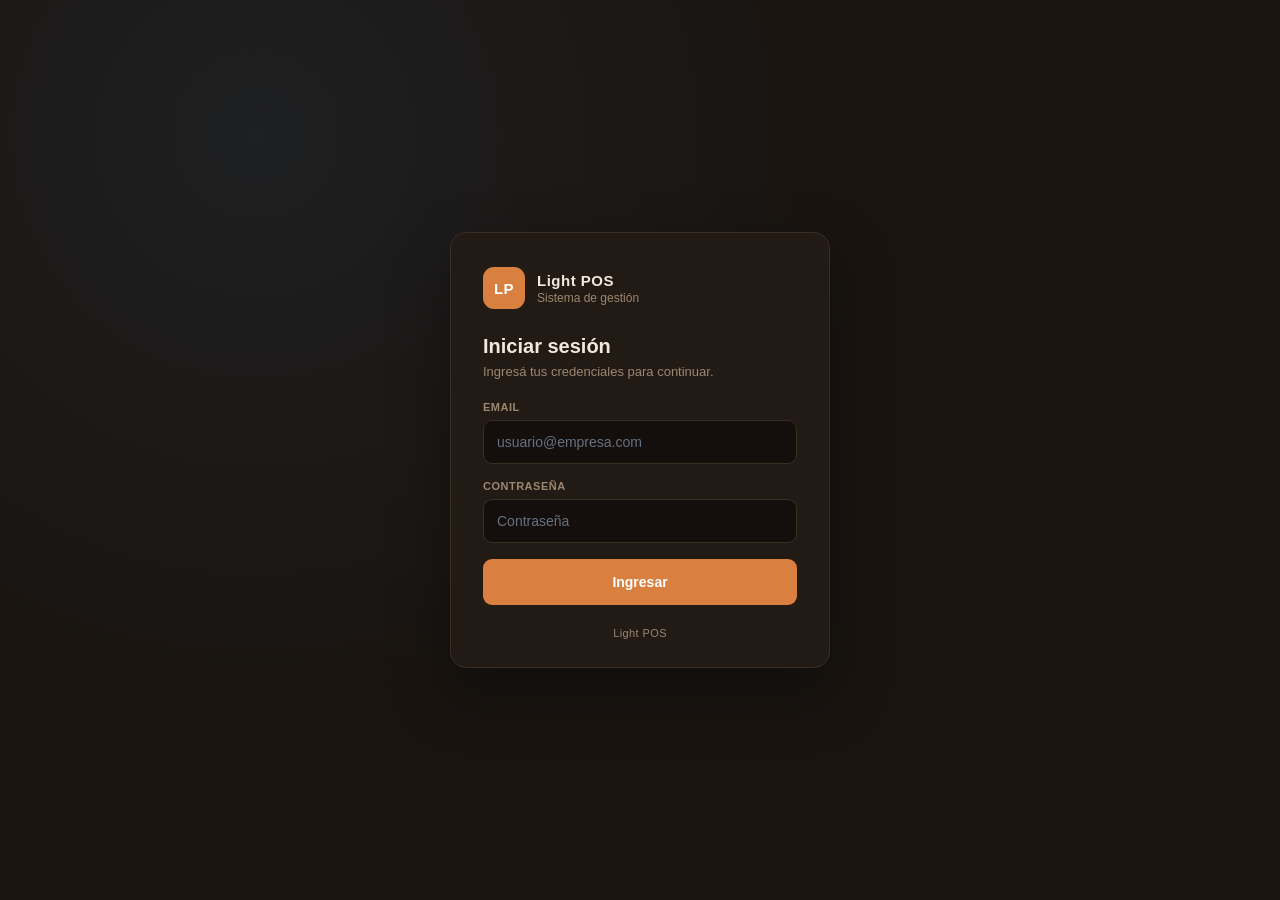
==== commit 30aff5ee: "a" ====
--- a/index.html
+++ b/index.html
@@ -1,6 +1,15 @@
 <!DOCTYPE html>
 <html lang="es">
 <head>
+    <script>
+        (function () {
+            var tema = localStorage.getItem("lightpos_tema") || "dark";
+            if (tema === "light") {
+                document.documentElement.setAttribute("data-theme", "light");
+            }
+        })();
+    </script>
+
     <meta charset="UTF-8">
     <meta name="viewport" content="width=device-width, initial-scale=1.0">
 
@@ -13,6 +22,8 @@
     <link rel="stylesheet" href="pages/productos/productos.css">
     <link rel="stylesheet" href="pages/kds/kds.css">
     <link rel="stylesheet" href="pages/cajas/cajas.css">
+    <link rel="stylesheet" href="pages/home/home.css">
+    <link rel="stylesheet" href="pages/reportes/reportes.css">
     <link rel="stylesheet" href="css/shell.css">
 </head>
 
@@ -51,6 +62,11 @@
                  El botón de cerrar sesión se agrega al final,
                  como último ítem de la lista. -->
             <nav class="menu" id="mainMenu"></nav>
+
+            <button type="button" class="theme-toggle" id="themeToggleBtn">
+                <span class="icono" id="themeToggleIcono">🌙</span>
+                <span class="texto" id="themeToggleTexto">Modo oscuro</span>
+            </button>
 
             <div class="connection-status">
 
@@ -96,4 +112,4 @@
     <script src="js/app.js"></script>
 
 </body>
-</html>
+</html>
--- a/pages/ventas/ventas.css
+++ b/pages/ventas/ventas.css
@@ -5,39 +5,66 @@
 * {
     box-sizing: border-box;
 }
+/* =========================================================
+   TEMA — GASTRONÓMICO (oscuro por defecto)
+   Terracota / tostado, como horno de pizza a leña.
+========================================================= */
 
 :root {
-    --background: #171a1f;
-    --panel: #20242a;
-    --panel-light: #252a31;
-    --panel-soft: #252a31;
-    --panel-hover: #2b3038;
-
-    --border: #343a43;
-    --border-light: #3d444e;
-
-    --input: #171b21;
-
-    --text: #e5e7eb;
-    --text-soft: #c4c9d1;
-    --muted: #8d96a3;
-
-    --primary: #4b83b5;
-    --primary-dark: #3e719d;
-    --primary-soft: #293b4d;
-
-    --success: #4d9a72;
-    --success-soft: #263c32;
-
-    --danger: #b96565;
-    --danger-soft: #402c2c;
-
-    --sidebar: #111419;
-    --sidebar-hover: #1d2229;
-    --sidebar-muted: #858e9b;
-
+    --background: #191410;
+    --panel: #221a15;
+    --panel-light: #281f19;
+    --panel-soft: #281f19;
+    --panel-hover: #332821;
+    --border: #3a2d24;
+    --border-light: #47372c;
+    --input: #140f0c;
+    --text: #f2e9dc;
+    --text-soft: #d8c7b0;
+    --muted: #9c8770;
+    --primary: #d97f3f;
+    --primary-dark: #b8642e;
+    --primary-soft: #3d2a1a;
+    --success: #6fa050;
+    --success-soft: #263420;
+    --danger: #c1594a;
+    --danger-soft: #3a2420;
+    --sidebar: #120d0a;
+    --sidebar-hover: #1e1610;
+    --sidebar-muted: #a4906f;
     --shadow:
-        0 8px 25px rgba(0, 0, 0, .22);
+        0 8px 25px rgba(0, 0, 0, .35);
+}
+
+/* =========================================================
+   TEMA — CLARO
+   Se activa poniendo data-theme="light" en <html>.
+========================================================= */
+
+[data-theme="light"] {
+    --background: #faf5ee;
+    --panel: #ffffff;
+    --panel-light: #fbf6ef;
+    --panel-soft: #f3e8d8;
+    --panel-hover: #ebdcc4;
+    --border: #e2d0b4;
+    --border-light: #ecdcc0;
+    --input: #ffffff;
+    --text: #2c2115;
+    --text-soft: #4d3c28;
+    --muted: #8b7358;
+    --primary: #c2612e;
+    --primary-dark: #a24f22;
+    --primary-soft: #f4e2cc;
+    --success: #557a3a;
+    --success-soft: #e9f1de;
+    --danger: #ad4936;
+    --danger-soft: #fae3dc;
+    --sidebar: #2c2115;
+    --sidebar-hover: #3a2c1c;
+    --sidebar-muted: #c2ac8c;
+    --shadow:
+        0 8px 25px rgba(60, 40, 20, .12);
 }
 
 
@@ -4544,3 +4571,76 @@
     overflow-x: hidden;
     padding-right: 4px;
 }
+
+/* =========================================================
+   SCROLL INTERNO EN EL PANEL DE COBRO
+   
+   Antes: si el contenido (descuento + medios de pago +
+   efectivo + botón) no entraba en la altura que le daba el
+   grid, se cortaba sin forma de scrollear — el botón de
+   procesar quedaba tapado según el zoom/tamaño de pantalla.
+   
+   Ahora: el panel entero scrollea internamente si hace
+   falta, y el botón de cobrar nunca se aplasta.
+========================================================= */
+
+.payment-panel {
+    display: flex;
+    flex-direction: column;
+    min-height: 0;
+    overflow-y: auto;
+}
+
+.payment-panel::-webkit-scrollbar {
+    width: 6px;
+}
+
+.payment-panel::-webkit-scrollbar-thumb {
+    background: #303945;
+    border-radius: 10px;
+}
+
+.payment-panel::-webkit-scrollbar-track {
+    background: transparent;
+}
+
+/* El botón de cobrar nunca se achica ni se corta */
+
+.payment-actions {
+    flex-shrink: 0;
+}
+
+
+/* =========================================================
+   BOTÓN DE TOGGLE (claro / oscuro) — va en el sidebar
+========================================================= */
+
+.theme-toggle {
+    display: flex;
+    align-items: center;
+    gap: 8px;
+    width: 100%;
+    height: 38px;
+    padding: 0 12px;
+    margin-top: 8px;
+    border: 1px solid var(--border-light);
+    border-radius: 9px;
+    background: var(--panel-hover);
+    color: var(--sidebar-muted);
+    font-size: 12px;
+    font-weight: 700;
+    transition: .15s;
+}
+
+.theme-toggle:hover {
+    border-color: var(--primary);
+    color: var(--text);
+}
+
+.theme-toggle span.icono {
+    font-size: 14px;
+}
+
+.sidebar.collapsed .theme-toggle span.texto {
+    display: none;
+}
--- a/pages/configuracion/configuracion.css
+++ b/pages/configuracion/configuracion.css
@@ -15,7 +15,7 @@
 .config-header {
     max-width: 640px;
 
-    margin-bottom: 22px;
+    margin-bottom: 14px;
 }
 
 .config-header h2 {
@@ -26,13 +26,26 @@
     font-size: 20px;
 }
 
-.config-header p {
-    margin: 0;
+.config-subtexto {
+    max-width: 640px;
+    margin: 0 0 18px;
 
     color: var(--muted);
 
     font-size: 13px;
     line-height: 1.5;
+}
+
+
+/* =========================================================
+   TABS
+========================================================= */
+
+.config-tabs {
+    display: flex;
+    gap: 6px;
+    margin-bottom: 18px;
+    border-bottom: 1px solid var(--border);
 }
 
 
@@ -317,8 +330,114 @@
 
 
 /* =========================================================
+   HORARIOS — varios turnos por día
+========================================================= */
+
+.horarios-lista {
+    display: flex;
+    flex-direction: column;
+    gap: 10px;
+    margin: 0 0 16px;
+    max-width: 700px;
+}
+
+.horario-dia-bloque {
+    padding: 12px 14px;
+    background: var(--panel-soft);
+    border: 1px solid var(--border);
+    border-radius: 9px;
+}
+
+.horario-dia-titulo {
+    display: flex;
+    align-items: center;
+    gap: 8px;
+    margin-bottom: 8px;
+    color: var(--text);
+    font-size: 13px;
+    font-weight: 800;
+}
+
+.horario-cerrado-tag {
+    padding: 2px 8px;
+    border-radius: 20px;
+    background: var(--danger-soft);
+    color: var(--danger);
+    font-size: 9px;
+    font-weight: 800;
+    text-transform: uppercase;
+}
+
+.horario-turnos-lista {
+    display: flex;
+    flex-direction: column;
+    gap: 6px;
+    margin-bottom: 8px;
+}
+
+.horario-turno-row {
+    display: flex;
+    align-items: center;
+    justify-content: space-between;
+    padding: 7px 10px;
+    background: var(--panel);
+    border: 1px solid var(--border);
+    border-radius: 6px;
+    font-size: 12px;
+    color: var(--text);
+}
+
+.horario-turno-row button {
+    border: 0;
+    background: transparent;
+    color: var(--danger);
+    font-size: 13px;
+    font-weight: 700;
+}
+
+.horario-turno-nuevo {
+    display: flex;
+    align-items: center;
+    gap: 6px;
+    flex-wrap: wrap;
+}
+
+.horario-turno-nuevo span {
+    color: var(--muted);
+    font-size: 11px;
+}
+
+.horario-turno-nuevo input[type="time"] {
+    height: 32px;
+    padding: 0 8px;
+    border: 1px solid var(--border);
+    border-radius: 6px;
+    background: var(--input);
+    color: var(--text);
+    font-size: 12px;
+    color-scheme: dark;
+}
+
+.horario-turno-nuevo button {
+    height: 32px;
+    font-size: 11px;
+}
+
+
+/* =========================================================
    RESPONSIVE
 ========================================================= */
+
+@media (max-width: 700px) {
+
+    .horario-turno-nuevo {
+        width: 100%;
+    }
+
+    .horario-turno-nuevo input[type="time"] {
+        flex: 1;
+    }
+}
 
 @media (max-width: 600px) {
 
@@ -342,4 +461,4 @@
     .impresora-actions button {
         flex: 1;
     }
-}
+}
--- a/pages/home/home.css
+++ b/pages/home/home.css
@@ -0,0 +1,175 @@
+.home-page {
+    flex: 1;
+    min-height: 0;
+    overflow-y: auto;
+    padding: 22px 26px 40px;
+}
+
+.home-header {
+    display: flex;
+    align-items: flex-end;
+    justify-content: space-between;
+    margin-bottom: 20px;
+}
+
+.home-header h2 {
+    margin: 4px 0 0;
+    color: var(--text);
+    font-size: 22px;
+}
+
+.home-fecha {
+    color: var(--muted);
+    font-size: 12px;
+    font-weight: 700;
+    text-transform: capitalize;
+}
+
+
+/* =========================================================
+   CARDS
+========================================================= */
+
+.home-cards {
+    display: grid;
+    grid-template-columns: repeat(auto-fit, minmax(170px, 1fr));
+    gap: 12px;
+    margin-bottom: 20px;
+}
+
+.home-vacio {
+    grid-column: 1 / -1;
+    padding: 30px;
+    text-align: center;
+    color: var(--muted);
+    font-size: 13px;
+}
+
+.home-card {
+    padding: 16px;
+    background: var(--panel);
+    border: 1px solid var(--border);
+    border-radius: 12px;
+    box-shadow: var(--shadow);
+}
+
+.home-card-icon {
+    font-size: 20px;
+    margin-bottom: 8px;
+}
+
+.home-card-valor {
+    color: var(--text);
+    font-size: 22px;
+    font-weight: 800;
+    line-height: 1.1;
+}
+
+.home-card-label {
+    margin-top: 4px;
+    color: var(--muted);
+    font-size: 11px;
+    font-weight: 700;
+    text-transform: uppercase;
+    letter-spacing: .3px;
+}
+
+.home-card.acento {
+    border-color: rgba(59, 130, 246, .4);
+    background: rgba(59, 130, 246, .07);
+}
+
+.home-card.alerta {
+    border-color: rgba(185, 101, 101, .45);
+    background: var(--danger-soft);
+}
+
+.home-card.ok {
+    border-color: rgba(77, 154, 114, .45);
+    background: var(--success-soft);
+}
+
+
+/* =========================================================
+   COLUMNAS
+========================================================= */
+
+.home-columnas {
+    display: grid;
+    grid-template-columns: 1.3fr 1fr;
+    gap: 14px;
+}
+
+@media (max-width: 900px) {
+    .home-columnas {
+        grid-template-columns: 1fr;
+    }
+}
+
+.home-panel {
+    background: var(--panel);
+    border: 1px solid var(--border);
+    border-radius: 12px;
+    padding: 16px;
+}
+
+.home-panel-header {
+    margin-bottom: 12px;
+}
+
+.home-medios {
+    display: flex;
+    flex-direction: column;
+    gap: 8px;
+}
+
+.home-medio-item {
+    display: flex;
+    justify-content: space-between;
+    align-items: center;
+    padding: 9px 11px;
+    background: var(--panel-soft);
+    border: 1px solid var(--border);
+    border-radius: 8px;
+    font-size: 12.5px;
+    color: var(--text);
+}
+
+.home-medio-item span.muted {
+    color: var(--muted);
+    font-size: 10.5px;
+}
+
+
+/* =========================================================
+   ACCESOS RÁPIDOS
+========================================================= */
+
+.home-accesos {
+    display: grid;
+    grid-template-columns: repeat(3, 1fr);
+    gap: 8px;
+}
+
+.home-acceso {
+    display: flex;
+    flex-direction: column;
+    align-items: center;
+    justify-content: center;
+    gap: 6px;
+    height: 70px;
+    border: 1px solid var(--border);
+    border-radius: 10px;
+    background: var(--panel-soft);
+    color: var(--text-soft);
+    font-size: 11px;
+    font-weight: 700;
+    text-decoration: none;
+    transition: .15s;
+}
+
+.home-acceso:hover {
+    border-color: var(--primary);
+    color: var(--primary);
+    background: rgba(59, 130, 246, .08);
+}
--- a/pages/reportes/reportes.css
+++ b/pages/reportes/reportes.css
@@ -0,0 +1,448 @@
+.reportes-page {
+    flex: 1;
+    min-height: 0;
+    overflow-y: auto;
+    padding: 22px 26px 40px;
+}
+
+.reportes-header h2 {
+    margin: 4px 0 16px;
+    color: var(--text);
+    font-size: 20px;
+}
+
+
+/* =========================================================
+   SELECTOR DE RANGO DE FECHAS
+========================================================= */
+
+.reportes-rango {
+    display: flex;
+    align-items: center;
+    justify-content: space-between;
+    flex-wrap: wrap;
+    gap: 10px;
+    padding: 12px 14px;
+    margin-bottom: 16px;
+    background: var(--panel-soft);
+    border: 1px solid var(--border);
+    border-radius: 10px;
+}
+
+.reportes-rango-rapidos {
+    display: flex;
+    gap: 6px;
+    flex-wrap: wrap;
+}
+
+.rango-btn {
+    height: 32px;
+    padding: 0 12px;
+    border: 1px solid var(--border-light);
+    border-radius: 7px;
+    background: var(--panel);
+    color: var(--muted);
+    font-size: 11.5px;
+    font-weight: 700;
+    transition: .15s;
+}
+
+.rango-btn:hover {
+    border-color: var(--primary);
+    color: var(--text);
+}
+
+.rango-btn.active {
+    background: var(--primary);
+    border-color: var(--primary);
+    color: white;
+}
+
+.reportes-rango-custom {
+    display: flex;
+    align-items: center;
+    gap: 8px;
+}
+
+.reportes-rango-custom span {
+    color: var(--muted);
+    font-size: 12px;
+}
+
+.reportes-rango-custom input[type="date"] {
+    height: 32px;
+    padding: 0 10px;
+    border: 1px solid var(--border-light);
+    border-radius: 7px;
+    background: var(--panel);
+    color: var(--text);
+    font-size: 12px;
+    color-scheme: dark;
+}
+
+
+/* =========================================================
+   TABS (reusa .ptab de productos.css, ya cargado global)
+========================================================= */
+
+.reportes-tabs {
+    display: flex;
+    gap: 6px;
+    margin-bottom: 16px;
+    border-bottom: 1px solid var(--border);
+}
+
+
+/* =========================================================
+   CARDS
+========================================================= */
+
+.reportes-cards {
+    display: grid;
+    grid-template-columns: repeat(auto-fit, minmax(170px, 1fr));
+    gap: 12px;
+    margin-bottom: 16px;
+}
+
+.reportes-card {
+    padding: 16px;
+    background: var(--panel);
+    border: 1px solid var(--border);
+    border-radius: 12px;
+    box-shadow: var(--shadow);
+}
+
+.reportes-card-icon {
+    font-size: 20px;
+    margin-bottom: 8px;
+}
+
+.reportes-card-valor {
+    color: var(--text);
+    font-size: 21px;
+    font-weight: 800;
+    line-height: 1.1;
+}
+
+.reportes-card-label {
+    margin-top: 4px;
+    color: var(--muted);
+    font-size: 11px;
+    font-weight: 700;
+    text-transform: uppercase;
+    letter-spacing: .3px;
+}
+
+.reportes-card.acento {
+    border-color: rgba(59, 130, 246, .4);
+    background: rgba(59, 130, 246, .07);
+}
+
+.reportes-card.positivo .reportes-card-valor {
+    color: var(--success);
+}
+
+.reportes-card.negativo .reportes-card-valor {
+    color: var(--danger);
+}
+
+
+/* =========================================================
+   GRID RESUMEN
+========================================================= */
+
+.reportes-grid {
+    display: grid;
+    grid-template-columns: 1.6fr 1fr;
+    gap: 14px;
+}
+
+@media (max-width: 900px) {
+    .reportes-grid {
+        grid-template-columns: 1fr;
+    }
+}
+
+.reportes-panel {
+    background: var(--panel);
+    border: 1px solid var(--border);
+    border-radius: 12px;
+    padding: 18px;
+}
+
+.reportes-panel-header {
+    display: flex;
+    align-items: center;
+    justify-content: space-between;
+    margin-bottom: 18px;
+}
+
+.reportes-panel-header strong {
+    color: var(--primary);
+    font-size: 17px;
+    font-weight: 800;
+}
+
+
+/* =========================================================
+   GRÁFICO DE BARRAS (CSS puro)
+========================================================= */
+
+.reporte-grafico {
+    display: flex;
+    align-items: flex-end;
+    justify-content: space-between;
+    gap: 6px;
+    height: 190px;
+    padding-top: 10px;
+    overflow-x: auto;
+}
+
+.reporte-barra-col {
+    flex: 1;
+    min-width: 30px;
+    display: flex;
+    flex-direction: column;
+    align-items: center;
+    justify-content: flex-end;
+    gap: 6px;
+    height: 100%;
+}
+
+.reporte-barra-valor {
+    color: var(--muted);
+    font-size: 9px;
+    font-weight: 800;
+    white-space: nowrap;
+}
+
+.reporte-barra {
+    width: 100%;
+    max-width: 34px;
+    border-radius: 6px 6px 0 0;
+    background: linear-gradient(180deg, var(--primary), var(--primary-dark));
+    transition: height .25s ease;
+    min-height: 3px;
+}
+
+.reporte-barra-dia {
+    color: var(--muted);
+    font-size: 9.5px;
+    font-weight: 700;
+    text-transform: capitalize;
+    white-space: nowrap;
+}
+
+.reporte-vacio {
+    color: var(--muted);
+    font-size: 12.5px;
+    text-align: center;
+    padding: 30px 0;
+    width: 100%;
+}
+
+
+/* =========================================================
+   TOP PRODUCTOS / SEGMENTOS (barra horizontal)
+========================================================= */
+
+.reporte-top-lista {
+    display: flex;
+    flex-direction: column;
+    gap: 10px;
+}
+
+.reporte-top-item {
+    display: flex;
+    flex-direction: column;
+    gap: 5px;
+}
+
+.reporte-top-item-info {
+    display: flex;
+    justify-content: space-between;
+    gap: 8px;
+    font-size: 12px;
+}
+
+.reporte-top-item-info strong {
+    color: var(--text);
+    font-weight: 700;
+    min-width: 0;
+    overflow: hidden;
+    text-overflow: ellipsis;
+    white-space: nowrap;
+}
+
+.reporte-top-item-info span {
+    color: var(--muted);
+    font-weight: 700;
+    flex-shrink: 0;
+}
+
+.reporte-top-barra-fondo {
+    height: 7px;
+    border-radius: 4px;
+    background: var(--panel-soft);
+    overflow: hidden;
+}
+
+.reporte-top-barra {
+    height: 100%;
+    border-radius: 4px;
+    background: linear-gradient(90deg, var(--primary-dark), var(--primary));
+}
+
+
+/* =========================================================
+   TABLAS (Ventas / Gastos)
+========================================================= */
+
+.reportes-tabla-resumen {
+    display: flex;
+    gap: 10px;
+    flex-wrap: wrap;
+    margin-bottom: 14px;
+}
+
+.reportes-tabla-resumen .chip {
+    padding: 8px 14px;
+    background: var(--panel-soft);
+    border: 1px solid var(--border);
+    border-radius: 8px;
+    font-size: 12px;
+    color: var(--text);
+}
+
+.reportes-tabla-resumen .chip strong {
+    color: var(--primary);
+    margin-left: 4px;
+}
+
+.reportes-tabla-wrap {
+    background: var(--panel);
+    border: 1px solid var(--border);
+    border-radius: 12px;
+    overflow: auto;
+    max-height: 60vh;
+}
+
+.reportes-tabla {
+    width: 100%;
+    border-collapse: collapse;
+    font-size: 12.5px;
+}
+
+.reportes-tabla thead th {
+    position: sticky;
+    top: 0;
+    background: #1b1f25;
+    color: var(--muted);
+    font-size: 10.5px;
+    font-weight: 800;
+    text-transform: uppercase;
+    letter-spacing: .3px;
+    text-align: left;
+    padding: 10px 14px;
+    border-bottom: 1px solid var(--border);
+    white-space: nowrap;
+}
+
+.reportes-tabla tbody td {
+    padding: 9px 14px;
+    border-bottom: 1px solid var(--border);
+    color: var(--text-soft);
+    white-space: nowrap;
+}
+
+.reportes-tabla tbody tr:hover {
+    background: var(--panel-hover);
+}
+
+.reportes-tabla tbody td:last-child {
+    text-align: right;
+    color: var(--text);
+    font-weight: 700;
+}
+
+.reportes-tabla-vacio {
+    padding: 30px;
+    text-align: center;
+    color: var(--muted);
+    font-size: 13px;
+}
+
+
+/* =========================================================
+   SEGMENTOS
+========================================================= */
+
+.reportes-segmentos-grid {
+    display: grid;
+    grid-template-columns: repeat(auto-fit, minmax(240px, 1fr));
+    gap: 14px;
+}
+
+
+@media (max-width: 700px) {
+
+    .reportes-page {
+        padding: 16px;
+    }
+
+    .reportes-rango {
+        flex-direction: column;
+        align-items: stretch;
+    }
+
+    .reportes-rango-custom {
+        justify-content: space-between;
+    }
+}
+
+
+/* =========================================================
+   TOOLBAR DE VENTAS (filtro + facturar)
+========================================================= */
+
+.ventas-tabla-toolbar {
+    display: flex;
+    align-items: center;
+    justify-content: space-between;
+    flex-wrap: wrap;
+    gap: 10px;
+    margin-bottom: 14px;
+}
+
+.ventas-tabla-acciones {
+    display: flex;
+    align-items: center;
+    gap: 8px;
+}
+
+.ventas-tabla-acciones select {
+    height: 34px;
+    padding: 0 10px;
+    border: 1px solid var(--border);
+    border-radius: 7px;
+    background: var(--input);
+    color: var(--text);
+    font-size: 12px;
+}
+
+#btnFacturarSeleccionados {
+    height: 34px;
+    padding: 0 14px;
+    border-radius: 7px;
+    font-size: 12px;
+}
+
+#btnFacturarSeleccionados:disabled {
+    opacity: .5;
+    cursor: not-allowed;
+}
+
+.reportes-tabla input[type="checkbox"] {
+    width: 15px;
+    height: 15px;
+}
